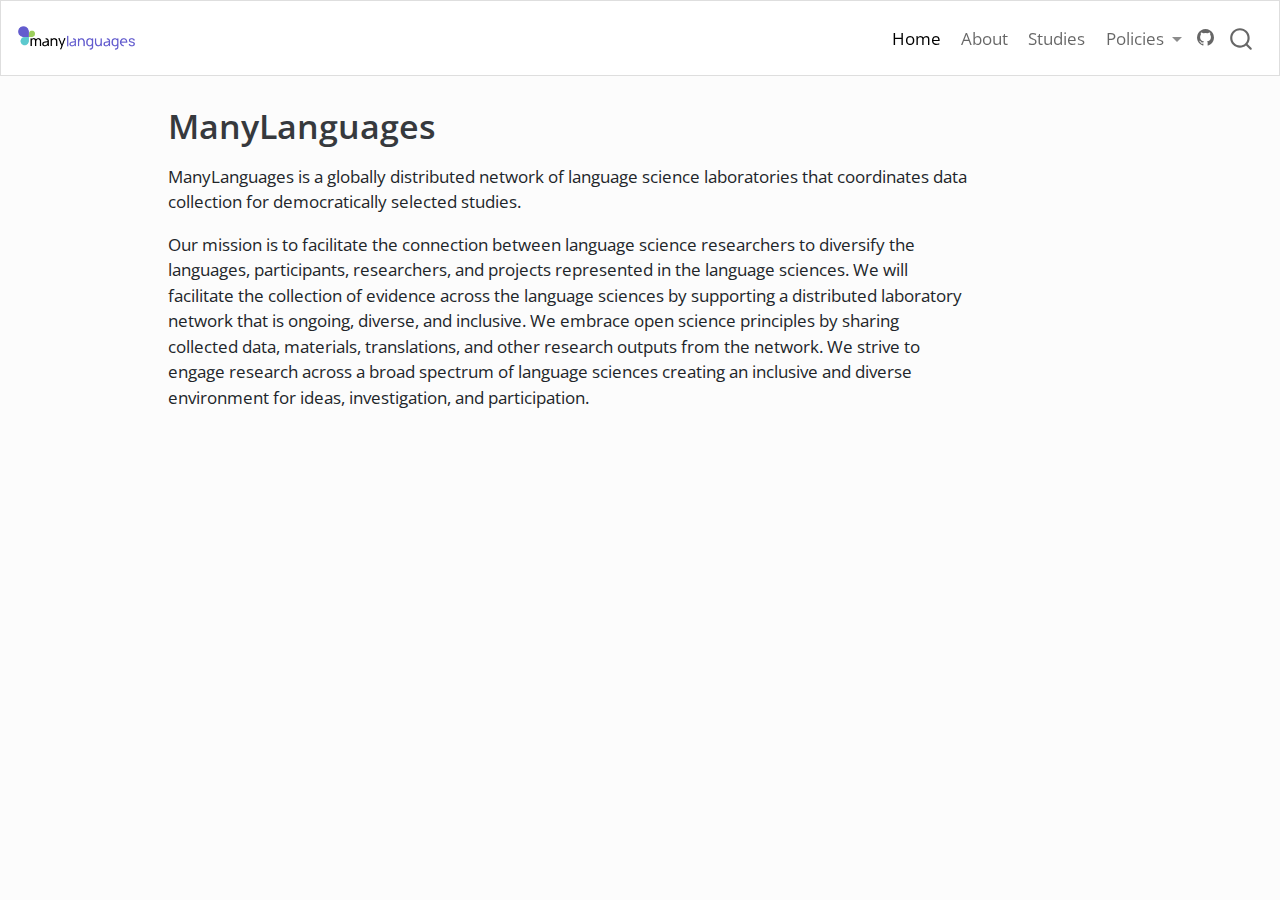
==== docs/index.html @ 09c3af55 "more stuff and things" ====
<!DOCTYPE html>
<html xmlns="http://www.w3.org/1999/xhtml" lang="en" xml:lang="en"><head>

<meta charset="utf-8">
<meta name="generator" content="quarto-1.3.353">

<meta name="viewport" content="width=device-width, initial-scale=1.0, user-scalable=yes">


<title>ManyLanguages</title>
<style>
code{white-space: pre-wrap;}
span.smallcaps{font-variant: small-caps;}
div.columns{display: flex; gap: min(4vw, 1.5em);}
div.column{flex: auto; overflow-x: auto;}
div.hanging-indent{margin-left: 1.5em; text-indent: -1.5em;}
ul.task-list{list-style: none;}
ul.task-list li input[type="checkbox"] {
  width: 0.8em;
  margin: 0 0.8em 0.2em -1em; /* quarto-specific, see https://github.com/quarto-dev/quarto-cli/issues/4556 */ 
  vertical-align: middle;
}
</style>


<script src="site_libs/quarto-nav/quarto-nav.js"></script>
<script src="site_libs/quarto-nav/headroom.min.js"></script>
<script src="site_libs/clipboard/clipboard.min.js"></script>
<script src="site_libs/quarto-search/autocomplete.umd.js"></script>
<script src="site_libs/quarto-search/fuse.min.js"></script>
<script src="site_libs/quarto-search/quarto-search.js"></script>
<meta name="quarto:offset" content="./">
<script src="site_libs/quarto-html/quarto.js"></script>
<script src="site_libs/quarto-html/popper.min.js"></script>
<script src="site_libs/quarto-html/tippy.umd.min.js"></script>
<script src="site_libs/quarto-html/anchor.min.js"></script>
<link href="site_libs/quarto-html/tippy.css" rel="stylesheet">
<link href="site_libs/quarto-html/quarto-syntax-highlighting.css" rel="stylesheet" id="quarto-text-highlighting-styles">
<script src="site_libs/bootstrap/bootstrap.min.js"></script>
<link href="site_libs/bootstrap/bootstrap-icons.css" rel="stylesheet">
<link href="site_libs/bootstrap/bootstrap.min.css" rel="stylesheet" id="quarto-bootstrap" data-mode="light">
<script id="quarto-search-options" type="application/json">{
  "location": "navbar",
  "copy-button": false,
  "collapse-after": 3,
  "panel-placement": "end",
  "type": "overlay",
  "limit": 20,
  "language": {
    "search-no-results-text": "No results",
    "search-matching-documents-text": "matching documents",
    "search-copy-link-title": "Copy link to search",
    "search-hide-matches-text": "Hide additional matches",
    "search-more-match-text": "more match in this document",
    "search-more-matches-text": "more matches in this document",
    "search-clear-button-title": "Clear",
    "search-detached-cancel-button-title": "Cancel",
    "search-submit-button-title": "Submit"
  }
}</script>


<link rel="stylesheet" href="styles.css">
</head>

<body class="nav-fixed">

<div id="quarto-search-results"></div>
  <header id="quarto-header" class="headroom fixed-top">
    <nav class="navbar navbar-expand-lg navbar-dark ">
      <div class="navbar-container container-fluid">
      <div class="navbar-brand-container">
    <a href="./index.html" class="navbar-brand navbar-brand-logo">
    <img src="./pic/manylang.png" alt="" class="navbar-logo">
    </a>
  </div>
            <div id="quarto-search" class="" title="Search"></div>
          <button class="navbar-toggler" type="button" data-bs-toggle="collapse" data-bs-target="#navbarCollapse" aria-controls="navbarCollapse" aria-expanded="false" aria-label="Toggle navigation" onclick="if (window.quartoToggleHeadroom) { window.quartoToggleHeadroom(); }">
  <span class="navbar-toggler-icon"></span>
</button>
          <div class="collapse navbar-collapse" id="navbarCollapse">
            <ul class="navbar-nav navbar-nav-scroll ms-auto">
  <li class="nav-item">
    <a class="nav-link active" href="./index.html" rel="" target="" aria-current="page">
 <span class="menu-text">Home</span></a>
  </li>  
  <li class="nav-item">
    <a class="nav-link" href="./about.html" rel="" target="">
 <span class="menu-text">About</span></a>
  </li>  
  <li class="nav-item">
    <a class="nav-link" href="./studies.html" rel="" target="">
 <span class="menu-text">Studies</span></a>
  </li>  
  <li class="nav-item dropdown ">
    <a class="nav-link dropdown-toggle" href="#" id="nav-menu-policies" role="button" data-bs-toggle="dropdown" aria-expanded="false" rel="" target="">
 <span class="menu-text">Policies</span>
    </a>
    <ul class="dropdown-menu dropdown-menu-end" aria-labelledby="nav-menu-policies">    
        <li>
    <a class="dropdown-item" href="./cocpolicy.html" rel="" target="">
 <span class="dropdown-text">Code of Conduct</span></a>
  </li>  
        <li>
    <a class="dropdown-item" href="./peoplepolicy.html" rel="" target="">
 <span class="dropdown-text">People Policies</span></a>
  </li>  
        <li>
    <a class="dropdown-item" href="./studypolicy.html" rel="" target="">
 <span class="dropdown-text">Study Policies</span></a>
  </li>  
        <li>
    <a class="dropdown-item" href="./authorpolicy.html" rel="" target="">
 <span class="dropdown-text">Authorship Policies</span></a>
  </li>  
    </ul>
  </li>
</ul>
            <div class="quarto-navbar-tools">
    <a href="https://github.com/many-languages/many-languages.github.io" title="" class="quarto-navigation-tool px-1" aria-label=""><i class="bi bi-github"></i></a>
</div>
          </div> <!-- /navcollapse -->
      </div> <!-- /container-fluid -->
    </nav>
</header>
<!-- content -->
<div id="quarto-content" class="quarto-container page-columns page-rows-contents page-layout-article page-navbar">
<!-- sidebar -->
<!-- margin-sidebar -->
    <div id="quarto-margin-sidebar" class="sidebar margin-sidebar">
        
    </div>
<!-- main -->
<main class="content" id="quarto-document-content">

<header id="title-block-header" class="quarto-title-block default">
<div class="quarto-title">
<h1 class="title">ManyLanguages</h1>
</div>



<div class="quarto-title-meta">

    
  
    
  </div>
  

</header>

<p>ManyLanguages is a globally distributed network of language science laboratories that coordinates data collection for democratically selected studies.</p>
<p>Our mission is to facilitate the connection between language science researchers to diversify the languages, participants, researchers, and projects represented in the language sciences. We will facilitate the collection of evidence across the language sciences by supporting a distributed laboratory network that is ongoing, diverse, and inclusive. We embrace open science principles by sharing collected data, materials, translations, and other research outputs from the network. We strive to engage research across a broad spectrum of language sciences creating an inclusive and diverse environment for ideas, investigation, and participation.</p>



</main> <!-- /main -->
<script id="quarto-html-after-body" type="application/javascript">
window.document.addEventListener("DOMContentLoaded", function (event) {
  const toggleBodyColorMode = (bsSheetEl) => {
    const mode = bsSheetEl.getAttribute("data-mode");
    const bodyEl = window.document.querySelector("body");
    if (mode === "dark") {
      bodyEl.classList.add("quarto-dark");
      bodyEl.classList.remove("quarto-light");
    } else {
      bodyEl.classList.add("quarto-light");
      bodyEl.classList.remove("quarto-dark");
    }
  }
  const toggleBodyColorPrimary = () => {
    const bsSheetEl = window.document.querySelector("link#quarto-bootstrap");
    if (bsSheetEl) {
      toggleBodyColorMode(bsSheetEl);
    }
  }
  toggleBodyColorPrimary();  
  const icon = "";
  const anchorJS = new window.AnchorJS();
  anchorJS.options = {
    placement: 'right',
    icon: icon
  };
  anchorJS.add('.anchored');
  const isCodeAnnotation = (el) => {
    for (const clz of el.classList) {
      if (clz.startsWith('code-annotation-')) {                     
        return true;
      }
    }
    return false;
  }
  const clipboard = new window.ClipboardJS('.code-copy-button', {
    text: function(trigger) {
      const codeEl = trigger.previousElementSibling.cloneNode(true);
      for (const childEl of codeEl.children) {
        if (isCodeAnnotation(childEl)) {
          childEl.remove();
        }
      }
      return codeEl.innerText;
    }
  });
  clipboard.on('success', function(e) {
    // button target
    const button = e.trigger;
    // don't keep focus
    button.blur();
    // flash "checked"
    button.classList.add('code-copy-button-checked');
    var currentTitle = button.getAttribute("title");
    button.setAttribute("title", "Copied!");
    let tooltip;
    if (window.bootstrap) {
      button.setAttribute("data-bs-toggle", "tooltip");
      button.setAttribute("data-bs-placement", "left");
      button.setAttribute("data-bs-title", "Copied!");
      tooltip = new bootstrap.Tooltip(button, 
        { trigger: "manual", 
          customClass: "code-copy-button-tooltip",
          offset: [0, -8]});
      tooltip.show();    
    }
    setTimeout(function() {
      if (tooltip) {
        tooltip.hide();
        button.removeAttribute("data-bs-title");
        button.removeAttribute("data-bs-toggle");
        button.removeAttribute("data-bs-placement");
      }
      button.setAttribute("title", currentTitle);
      button.classList.remove('code-copy-button-checked');
    }, 1000);
    // clear code selection
    e.clearSelection();
  });
  function tippyHover(el, contentFn) {
    const config = {
      allowHTML: true,
      content: contentFn,
      maxWidth: 500,
      delay: 100,
      arrow: false,
      appendTo: function(el) {
          return el.parentElement;
      },
      interactive: true,
      interactiveBorder: 10,
      theme: 'quarto',
      placement: 'bottom-start'
    };
    window.tippy(el, config); 
  }
  const noterefs = window.document.querySelectorAll('a[role="doc-noteref"]');
  for (var i=0; i<noterefs.length; i++) {
    const ref = noterefs[i];
    tippyHover(ref, function() {
      // use id or data attribute instead here
      let href = ref.getAttribute('data-footnote-href') || ref.getAttribute('href');
      try { href = new URL(href).hash; } catch {}
      const id = href.replace(/^#\/?/, "");
      const note = window.document.getElementById(id);
      return note.innerHTML;
    });
  }
      let selectedAnnoteEl;
      const selectorForAnnotation = ( cell, annotation) => {
        let cellAttr = 'data-code-cell="' + cell + '"';
        let lineAttr = 'data-code-annotation="' +  annotation + '"';
        const selector = 'span[' + cellAttr + '][' + lineAttr + ']';
        return selector;
      }
      const selectCodeLines = (annoteEl) => {
        const doc = window.document;
        const targetCell = annoteEl.getAttribute("data-target-cell");
        const targetAnnotation = annoteEl.getAttribute("data-target-annotation");
        const annoteSpan = window.document.querySelector(selectorForAnnotation(targetCell, targetAnnotation));
        const lines = annoteSpan.getAttribute("data-code-lines").split(",");
        const lineIds = lines.map((line) => {
          return targetCell + "-" + line;
        })
        let top = null;
        let height = null;
        let parent = null;
        if (lineIds.length > 0) {
            //compute the position of the single el (top and bottom and make a div)
            const el = window.document.getElementById(lineIds[0]);
            top = el.offsetTop;
            height = el.offsetHeight;
            parent = el.parentElement.parentElement;
          if (lineIds.length > 1) {
            const lastEl = window.document.getElementById(lineIds[lineIds.length - 1]);
            const bottom = lastEl.offsetTop + lastEl.offsetHeight;
            height = bottom - top;
          }
          if (top !== null && height !== null && parent !== null) {
            // cook up a div (if necessary) and position it 
            let div = window.document.getElementById("code-annotation-line-highlight");
            if (div === null) {
              div = window.document.createElement("div");
              div.setAttribute("id", "code-annotation-line-highlight");
              div.style.position = 'absolute';
              parent.appendChild(div);
            }
            div.style.top = top - 2 + "px";
            div.style.height = height + 4 + "px";
            let gutterDiv = window.document.getElementById("code-annotation-line-highlight-gutter");
            if (gutterDiv === null) {
              gutterDiv = window.document.createElement("div");
              gutterDiv.setAttribute("id", "code-annotation-line-highlight-gutter");
              gutterDiv.style.position = 'absolute';
              const codeCell = window.document.getElementById(targetCell);
              const gutter = codeCell.querySelector('.code-annotation-gutter');
              gutter.appendChild(gutterDiv);
            }
            gutterDiv.style.top = top - 2 + "px";
            gutterDiv.style.height = height + 4 + "px";
          }
          selectedAnnoteEl = annoteEl;
        }
      };
      const unselectCodeLines = () => {
        const elementsIds = ["code-annotation-line-highlight", "code-annotation-line-highlight-gutter"];
        elementsIds.forEach((elId) => {
          const div = window.document.getElementById(elId);
          if (div) {
            div.remove();
          }
        });
        selectedAnnoteEl = undefined;
      };
      // Attach click handler to the DT
      const annoteDls = window.document.querySelectorAll('dt[data-target-cell]');
      for (const annoteDlNode of annoteDls) {
        annoteDlNode.addEventListener('click', (event) => {
          const clickedEl = event.target;
          if (clickedEl !== selectedAnnoteEl) {
            unselectCodeLines();
            const activeEl = window.document.querySelector('dt[data-target-cell].code-annotation-active');
            if (activeEl) {
              activeEl.classList.remove('code-annotation-active');
            }
            selectCodeLines(clickedEl);
            clickedEl.classList.add('code-annotation-active');
          } else {
            // Unselect the line
            unselectCodeLines();
            clickedEl.classList.remove('code-annotation-active');
          }
        });
      }
  const findCites = (el) => {
    const parentEl = el.parentElement;
    if (parentEl) {
      const cites = parentEl.dataset.cites;
      if (cites) {
        return {
          el,
          cites: cites.split(' ')
        };
      } else {
        return findCites(el.parentElement)
      }
    } else {
      return undefined;
    }
  };
  var bibliorefs = window.document.querySelectorAll('a[role="doc-biblioref"]');
  for (var i=0; i<bibliorefs.length; i++) {
    const ref = bibliorefs[i];
    const citeInfo = findCites(ref);
    if (citeInfo) {
      tippyHover(citeInfo.el, function() {
        var popup = window.document.createElement('div');
        citeInfo.cites.forEach(function(cite) {
          var citeDiv = window.document.createElement('div');
          citeDiv.classList.add('hanging-indent');
          citeDiv.classList.add('csl-entry');
          var biblioDiv = window.document.getElementById('ref-' + cite);
          if (biblioDiv) {
            citeDiv.innerHTML = biblioDiv.innerHTML;
          }
          popup.appendChild(citeDiv);
        });
        return popup.innerHTML;
      });
    }
  }
});
</script>
</div> <!-- /content -->



</body></html>
---- docs/site_libs/quarto-html/tippy.css ----
.tippy-box[data-animation=fade][data-state=hidden]{opacity:0}[data-tippy-root]{max-width:calc(100vw - 10px)}.tippy-box{position:relative;background-color:#333;color:#fff;border-radius:4px;font-size:14px;line-height:1.4;white-space:normal;outline:0;transition-property:transform,visibility,opacity}.tippy-box[data-placement^=top]>.tippy-arrow{bottom:0}.tippy-box[data-placement^=top]>.tippy-arrow:before{bottom:-7px;left:0;border-width:8px 8px 0;border-top-color:initial;transform-origin:center top}.tippy-box[data-placement^=bottom]>.tippy-arrow{top:0}.tippy-box[data-placement^=bottom]>.tippy-arrow:before{top:-7px;left:0;border-width:0 8px 8px;border-bottom-color:initial;transform-origin:center bottom}.tippy-box[data-placement^=left]>.tippy-arrow{right:0}.tippy-box[data-placement^=left]>.tippy-arrow:before{border-width:8px 0 8px 8px;border-left-color:initial;right:-7px;transform-origin:center left}.tippy-box[data-placement^=right]>.tippy-arrow{left:0}.tippy-box[data-placement^=right]>.tippy-arrow:before{left:-7px;border-width:8px 8px 8px 0;border-right-color:initial;transform-origin:center right}.tippy-box[data-inertia][data-state=visible]{transition-timing-function:cubic-bezier(.54,1.5,.38,1.11)}.tippy-arrow{width:16px;height:16px;color:#333}.tippy-arrow:before{content:"";position:absolute;border-color:transparent;border-style:solid}.tippy-content{position:relative;padding:5px 9px;z-index:1}
---- docs/site_libs/quarto-html/quarto-syntax-highlighting.css ----
/* quarto syntax highlight colors */
:root {
  --quarto-hl-ot-color: #003B4F;
  --quarto-hl-at-color: #657422;
  --quarto-hl-ss-color: #20794D;
  --quarto-hl-an-color: #5E5E5E;
  --quarto-hl-fu-color: #4758AB;
  --quarto-hl-st-color: #20794D;
  --quarto-hl-cf-color: #003B4F;
  --quarto-hl-op-color: #5E5E5E;
  --quarto-hl-er-color: #AD0000;
  --quarto-hl-bn-color: #AD0000;
  --quarto-hl-al-color: #AD0000;
  --quarto-hl-va-color: #111111;
  --quarto-hl-bu-color: inherit;
  --quarto-hl-ex-color: inherit;
  --quarto-hl-pp-color: #AD0000;
  --quarto-hl-in-color: #5E5E5E;
  --quarto-hl-vs-color: #20794D;
  --quarto-hl-wa-color: #5E5E5E;
  --quarto-hl-do-color: #5E5E5E;
  --quarto-hl-im-color: #00769E;
  --quarto-hl-ch-color: #20794D;
  --quarto-hl-dt-color: #AD0000;
  --quarto-hl-fl-color: #AD0000;
  --quarto-hl-co-color: #5E5E5E;
  --quarto-hl-cv-color: #5E5E5E;
  --quarto-hl-cn-color: #8f5902;
  --quarto-hl-sc-color: #5E5E5E;
  --quarto-hl-dv-color: #AD0000;
  --quarto-hl-kw-color: #003B4F;
}

/* other quarto variables */
:root {
  --quarto-font-monospace: SFMono-Regular, Menlo, Monaco, Consolas, "Liberation Mono", "Courier New", monospace;
}

pre > code.sourceCode > span {
  color: #003B4F;
}

code span {
  color: #003B4F;
}

code.sourceCode > span {
  color: #003B4F;
}

div.sourceCode,
div.sourceCode pre.sourceCode {
  color: #003B4F;
}

code span.ot {
  color: #003B4F;
  font-style: inherit;
}

code span.at {
  color: #657422;
  font-style: inherit;
}

code span.ss {
  color: #20794D;
  font-style: inherit;
}

code span.an {
  color: #5E5E5E;
  font-style: inherit;
}

code span.fu {
  color: #4758AB;
  font-style: inherit;
}

code span.st {
  color: #20794D;
  font-style: inherit;
}

code span.cf {
  color: #003B4F;
  font-style: inherit;
}

code span.op {
  color: #5E5E5E;
  font-style: inherit;
}

code span.er {
  color: #AD0000;
  font-style: inherit;
}

code span.bn {
  color: #AD0000;
  font-style: inherit;
}

code span.al {
  color: #AD0000;
  font-style: inherit;
}

code span.va {
  color: #111111;
  font-style: inherit;
}

code span.bu {
  font-style: inherit;
}

code span.ex {
  font-style: inherit;
}

code span.pp {
  color: #AD0000;
  font-style: inherit;
}

code span.in {
  color: #5E5E5E;
  font-style: inherit;
}

code span.vs {
  color: #20794D;
  font-style: inherit;
}

code span.wa {
  color: #5E5E5E;
  font-style: italic;
}

code span.do {
  color: #5E5E5E;
  font-style: italic;
}

code span.im {
  color: #00769E;
  font-style: inherit;
}

code span.ch {
  color: #20794D;
  font-style: inherit;
}

code span.dt {
  color: #AD0000;
  font-style: inherit;
}

code span.fl {
  color: #AD0000;
  font-style: inherit;
}

code span.co {
  color: #5E5E5E;
  font-style: inherit;
}

code span.cv {
  color: #5E5E5E;
  font-style: italic;
}

code span.cn {
  color: #8f5902;
  font-style: inherit;
}

code span.sc {
  color: #5E5E5E;
  font-style: inherit;
}

code span.dv {
  color: #AD0000;
  font-style: inherit;
}

code span.kw {
  color: #003B4F;
  font-style: inherit;
}

.prevent-inlining {
  content: "</";
}

/*# sourceMappingURL=debc5d5d77c3f9108843748ff7464032.css.map */
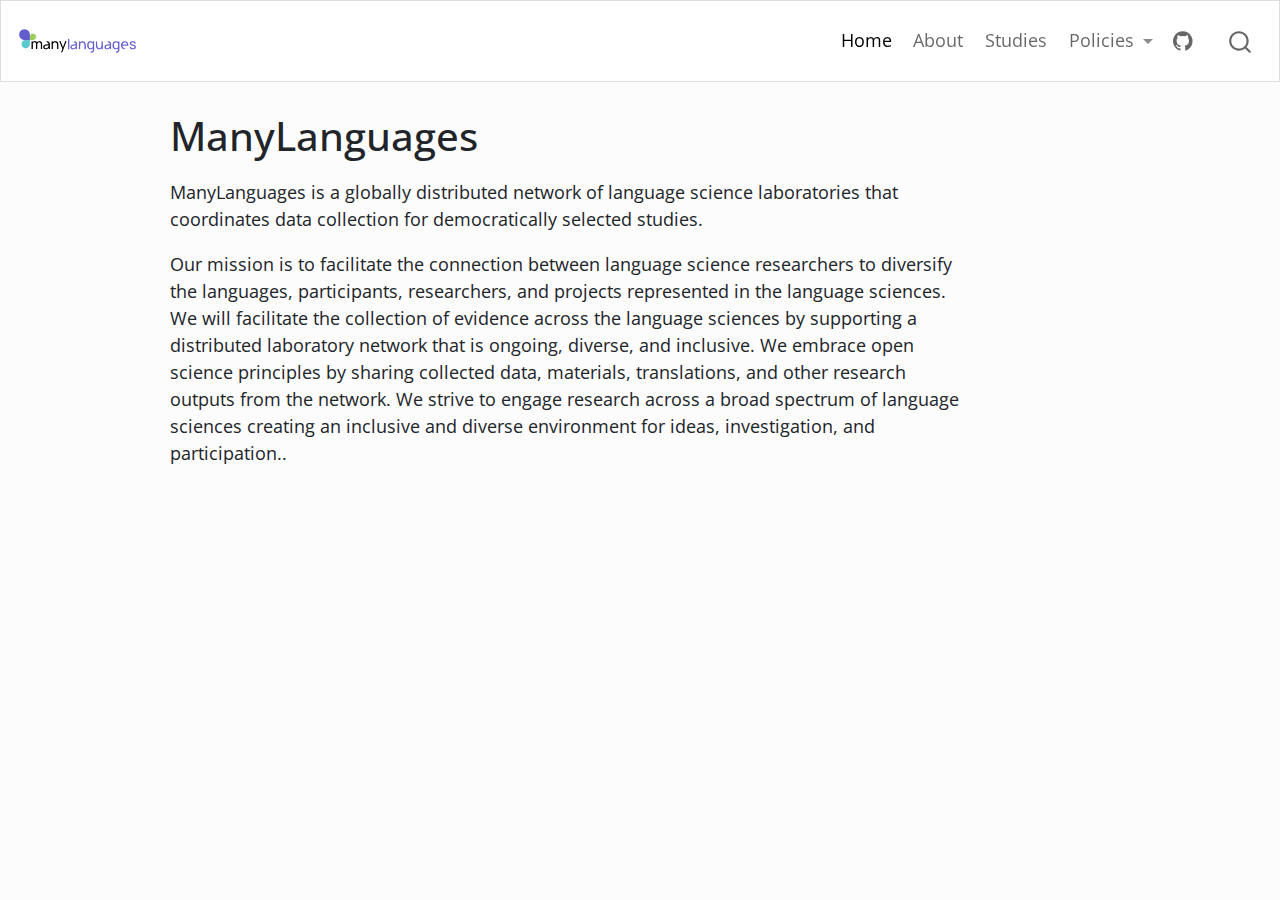
==== commit c22f26e0: "test" ====
--- a/docs/index.html
+++ b/docs/index.html
@@ -2,7 +2,7 @@
 <html xmlns="http://www.w3.org/1999/xhtml" lang="en" xml:lang="en"><head>
 
 <meta charset="utf-8">
-<meta name="generator" content="quarto-1.3.353">
+<meta name="generator" content="quarto-1.2.475">
 
 <meta name="viewport" content="width=device-width, initial-scale=1.0, user-scalable=yes">
 
@@ -17,7 +17,7 @@
 ul.task-list{list-style: none;}
 ul.task-list li input[type="checkbox"] {
   width: 0.8em;
-  margin: 0 0.8em 0.2em -1em; /* quarto-specific, see https://github.com/quarto-dev/quarto-cli/issues/4556 */ 
+  margin: 0 0.8em 0.2em -1.6em;
   vertical-align: middle;
 }
 </style>
@@ -74,51 +74,53 @@
     <img src="./pic/manylang.png" alt="" class="navbar-logo">
     </a>
   </div>
-            <div id="quarto-search" class="" title="Search"></div>
           <button class="navbar-toggler" type="button" data-bs-toggle="collapse" data-bs-target="#navbarCollapse" aria-controls="navbarCollapse" aria-expanded="false" aria-label="Toggle navigation" onclick="if (window.quartoToggleHeadroom) { window.quartoToggleHeadroom(); }">
   <span class="navbar-toggler-icon"></span>
 </button>
           <div class="collapse navbar-collapse" id="navbarCollapse">
             <ul class="navbar-nav navbar-nav-scroll ms-auto">
   <li class="nav-item">
-    <a class="nav-link active" href="./index.html" rel="" target="" aria-current="page">
+    <a class="nav-link active" href="./index.html" aria-current="page">
  <span class="menu-text">Home</span></a>
   </li>  
   <li class="nav-item">
-    <a class="nav-link" href="./about.html" rel="" target="">
+    <a class="nav-link" href="./about.html">
  <span class="menu-text">About</span></a>
   </li>  
   <li class="nav-item">
-    <a class="nav-link" href="./studies.html" rel="" target="">
+    <a class="nav-link" href="./studies.html">
  <span class="menu-text">Studies</span></a>
   </li>  
   <li class="nav-item dropdown ">
-    <a class="nav-link dropdown-toggle" href="#" id="nav-menu-policies" role="button" data-bs-toggle="dropdown" aria-expanded="false" rel="" target="">
+    <a class="nav-link dropdown-toggle" href="#" id="nav-menu-policies" role="button" data-bs-toggle="dropdown" aria-expanded="false">
  <span class="menu-text">Policies</span>
     </a>
     <ul class="dropdown-menu dropdown-menu-end" aria-labelledby="nav-menu-policies">    
         <li>
-    <a class="dropdown-item" href="./cocpolicy.html" rel="" target="">
+    <a class="dropdown-item" href="./cocpolicy.html">
  <span class="dropdown-text">Code of Conduct</span></a>
   </li>  
         <li>
-    <a class="dropdown-item" href="./peoplepolicy.html" rel="" target="">
+    <a class="dropdown-item" href="./peoplepolicy.html">
  <span class="dropdown-text">People Policies</span></a>
   </li>  
         <li>
-    <a class="dropdown-item" href="./studypolicy.html" rel="" target="">
+    <a class="dropdown-item" href="./studypolicy.html">
  <span class="dropdown-text">Study Policies</span></a>
   </li>  
         <li>
-    <a class="dropdown-item" href="./authorpolicy.html" rel="" target="">
+    <a class="dropdown-item" href="./authorpolicy.html">
  <span class="dropdown-text">Authorship Policies</span></a>
   </li>  
     </ul>
   </li>
+  <li class="nav-item compact">
+    <a class="nav-link" href="https://github.com/many-languages/many-languages.github.io"><i class="bi bi-github" role="img">
+</i> 
+ <span class="menu-text"></span></a>
+  </li>  
 </ul>
-            <div class="quarto-navbar-tools">
-    <a href="https://github.com/many-languages/many-languages.github.io" title="" class="quarto-navigation-tool px-1" aria-label=""><i class="bi bi-github"></i></a>
-</div>
+              <div id="quarto-search" class="" title="Search"></div>
           </div> <!-- /navcollapse -->
       </div> <!-- /container-fluid -->
     </nav>
@@ -151,7 +153,7 @@
 </header>
 
 <p>ManyLanguages is a globally distributed network of language science laboratories that coordinates data collection for democratically selected studies.</p>
-<p>Our mission is to facilitate the connection between language science researchers to diversify the languages, participants, researchers, and projects represented in the language sciences. We will facilitate the collection of evidence across the language sciences by supporting a distributed laboratory network that is ongoing, diverse, and inclusive. We embrace open science principles by sharing collected data, materials, translations, and other research outputs from the network. We strive to engage research across a broad spectrum of language sciences creating an inclusive and diverse environment for ideas, investigation, and participation.</p>
+<p>Our mission is to facilitate the connection between language science researchers to diversify the languages, participants, researchers, and projects represented in the language sciences. We will facilitate the collection of evidence across the language sciences by supporting a distributed laboratory network that is ongoing, diverse, and inclusive. We embrace open science principles by sharing collected data, materials, translations, and other research outputs from the network. We strive to engage research across a broad spectrum of language sciences creating an inclusive and diverse environment for ideas, investigation, and participation..</p>
 
 
 
@@ -183,23 +185,9 @@
     icon: icon
   };
   anchorJS.add('.anchored');
-  const isCodeAnnotation = (el) => {
-    for (const clz of el.classList) {
-      if (clz.startsWith('code-annotation-')) {                     
-        return true;
-      }
-    }
-    return false;
-  }
   const clipboard = new window.ClipboardJS('.code-copy-button', {
-    text: function(trigger) {
-      const codeEl = trigger.previousElementSibling.cloneNode(true);
-      for (const childEl of codeEl.children) {
-        if (isCodeAnnotation(childEl)) {
-          childEl.remove();
-        }
-      }
-      return codeEl.innerText;
+    target: function(trigger) {
+      return trigger.previousElementSibling;
     }
   });
   clipboard.on('success', function(e) {
@@ -264,92 +252,6 @@
       return note.innerHTML;
     });
   }
-      let selectedAnnoteEl;
-      const selectorForAnnotation = ( cell, annotation) => {
-        let cellAttr = 'data-code-cell="' + cell + '"';
-        let lineAttr = 'data-code-annotation="' +  annotation + '"';
-        const selector = 'span[' + cellAttr + '][' + lineAttr + ']';
-        return selector;
-      }
-      const selectCodeLines = (annoteEl) => {
-        const doc = window.document;
-        const targetCell = annoteEl.getAttribute("data-target-cell");
-        const targetAnnotation = annoteEl.getAttribute("data-target-annotation");
-        const annoteSpan = window.document.querySelector(selectorForAnnotation(targetCell, targetAnnotation));
-        const lines = annoteSpan.getAttribute("data-code-lines").split(",");
-        const lineIds = lines.map((line) => {
-          return targetCell + "-" + line;
-        })
-        let top = null;
-        let height = null;
-        let parent = null;
-        if (lineIds.length > 0) {
-            //compute the position of the single el (top and bottom and make a div)
-            const el = window.document.getElementById(lineIds[0]);
-            top = el.offsetTop;
-            height = el.offsetHeight;
-            parent = el.parentElement.parentElement;
-          if (lineIds.length > 1) {
-            const lastEl = window.document.getElementById(lineIds[lineIds.length - 1]);
-            const bottom = lastEl.offsetTop + lastEl.offsetHeight;
-            height = bottom - top;
-          }
-          if (top !== null && height !== null && parent !== null) {
-            // cook up a div (if necessary) and position it 
-            let div = window.document.getElementById("code-annotation-line-highlight");
-            if (div === null) {
-              div = window.document.createElement("div");
-              div.setAttribute("id", "code-annotation-line-highlight");
-              div.style.position = 'absolute';
-              parent.appendChild(div);
-            }
-            div.style.top = top - 2 + "px";
-            div.style.height = height + 4 + "px";
-            let gutterDiv = window.document.getElementById("code-annotation-line-highlight-gutter");
-            if (gutterDiv === null) {
-              gutterDiv = window.document.createElement("div");
-              gutterDiv.setAttribute("id", "code-annotation-line-highlight-gutter");
-              gutterDiv.style.position = 'absolute';
-              const codeCell = window.document.getElementById(targetCell);
-              const gutter = codeCell.querySelector('.code-annotation-gutter');
-              gutter.appendChild(gutterDiv);
-            }
-            gutterDiv.style.top = top - 2 + "px";
-            gutterDiv.style.height = height + 4 + "px";
-          }
-          selectedAnnoteEl = annoteEl;
-        }
-      };
-      const unselectCodeLines = () => {
-        const elementsIds = ["code-annotation-line-highlight", "code-annotation-line-highlight-gutter"];
-        elementsIds.forEach((elId) => {
-          const div = window.document.getElementById(elId);
-          if (div) {
-            div.remove();
-          }
-        });
-        selectedAnnoteEl = undefined;
-      };
-      // Attach click handler to the DT
-      const annoteDls = window.document.querySelectorAll('dt[data-target-cell]');
-      for (const annoteDlNode of annoteDls) {
-        annoteDlNode.addEventListener('click', (event) => {
-          const clickedEl = event.target;
-          if (clickedEl !== selectedAnnoteEl) {
-            unselectCodeLines();
-            const activeEl = window.document.querySelector('dt[data-target-cell].code-annotation-active');
-            if (activeEl) {
-              activeEl.classList.remove('code-annotation-active');
-            }
-            selectCodeLines(clickedEl);
-            clickedEl.classList.add('code-annotation-active');
-          } else {
-            // Unselect the line
-            unselectCodeLines();
-            clickedEl.classList.remove('code-annotation-active');
-          }
-        });
-      }
   const findCites = (el) => {
     const parentEl = el.parentElement;
     if (parentEl) {
--- a/docs/site_libs/quarto-html/quarto-syntax-highlighting.css
+++ b/docs/site_libs/quarto-html/quarto-syntax-highlighting.css
@@ -55,85 +55,62 @@
 
 code span.ot {
   color: #003B4F;
-  font-style: inherit;
 }
 
 code span.at {
   color: #657422;
-  font-style: inherit;
 }
 
 code span.ss {
   color: #20794D;
-  font-style: inherit;
 }
 
 code span.an {
   color: #5E5E5E;
-  font-style: inherit;
 }
 
 code span.fu {
   color: #4758AB;
-  font-style: inherit;
 }
 
 code span.st {
   color: #20794D;
-  font-style: inherit;
 }
 
 code span.cf {
   color: #003B4F;
-  font-style: inherit;
 }
 
 code span.op {
   color: #5E5E5E;
-  font-style: inherit;
 }
 
 code span.er {
   color: #AD0000;
-  font-style: inherit;
 }
 
 code span.bn {
   color: #AD0000;
-  font-style: inherit;
 }
 
 code span.al {
   color: #AD0000;
-  font-style: inherit;
 }
 
 code span.va {
   color: #111111;
-  font-style: inherit;
-}
-
-code span.bu {
-  font-style: inherit;
-}
-
-code span.ex {
-  font-style: inherit;
 }
 
 code span.pp {
   color: #AD0000;
-  font-style: inherit;
 }
 
 code span.in {
   color: #5E5E5E;
-  font-style: inherit;
 }
 
 code span.vs {
   color: #20794D;
-  font-style: inherit;
 }
 
 code span.wa {
@@ -148,27 +125,22 @@
 
 code span.im {
   color: #00769E;
-  font-style: inherit;
 }
 
 code span.ch {
   color: #20794D;
-  font-style: inherit;
 }
 
 code span.dt {
   color: #AD0000;
-  font-style: inherit;
 }
 
 code span.fl {
   color: #AD0000;
-  font-style: inherit;
 }
 
 code span.co {
   color: #5E5E5E;
-  font-style: inherit;
 }
 
 code span.cv {
@@ -178,22 +150,18 @@
 
 code span.cn {
   color: #8f5902;
-  font-style: inherit;
 }
 
 code span.sc {
   color: #5E5E5E;
-  font-style: inherit;
 }
 
 code span.dv {
   color: #AD0000;
-  font-style: inherit;
 }
 
 code span.kw {
   color: #003B4F;
-  font-style: inherit;
 }
 
 .prevent-inlining {
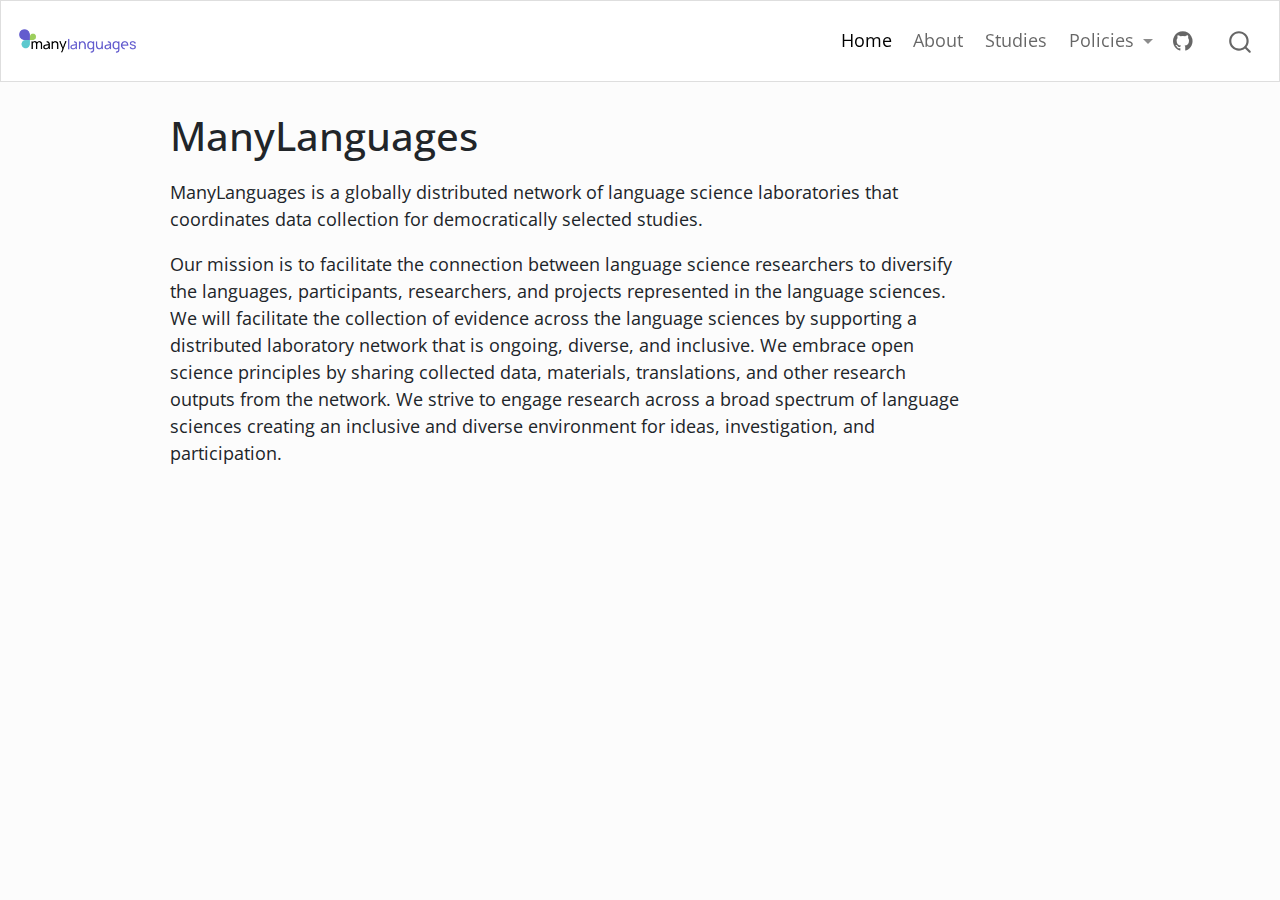
==== commit 96b4ea4c: "minor edits, typos" ====
--- a/docs/index.html
+++ b/docs/index.html
@@ -153,7 +153,7 @@
 </header>
 
 <p>ManyLanguages is a globally distributed network of language science laboratories that coordinates data collection for democratically selected studies.</p>
-<p>Our mission is to facilitate the connection between language science researchers to diversify the languages, participants, researchers, and projects represented in the language sciences. We will facilitate the collection of evidence across the language sciences by supporting a distributed laboratory network that is ongoing, diverse, and inclusive. We embrace open science principles by sharing collected data, materials, translations, and other research outputs from the network. We strive to engage research across a broad spectrum of language sciences creating an inclusive and diverse environment for ideas, investigation, and participation..</p>
+<p>Our mission is to facilitate the connection between language science researchers to diversify the languages, participants, researchers, and projects represented in the language sciences. We will facilitate the collection of evidence across the language sciences by supporting a distributed laboratory network that is ongoing, diverse, and inclusive. We embrace open science principles by sharing collected data, materials, translations, and other research outputs from the network. We strive to engage research across a broad spectrum of language sciences creating an inclusive and diverse environment for ideas, investigation, and participation.</p>
 
 
 
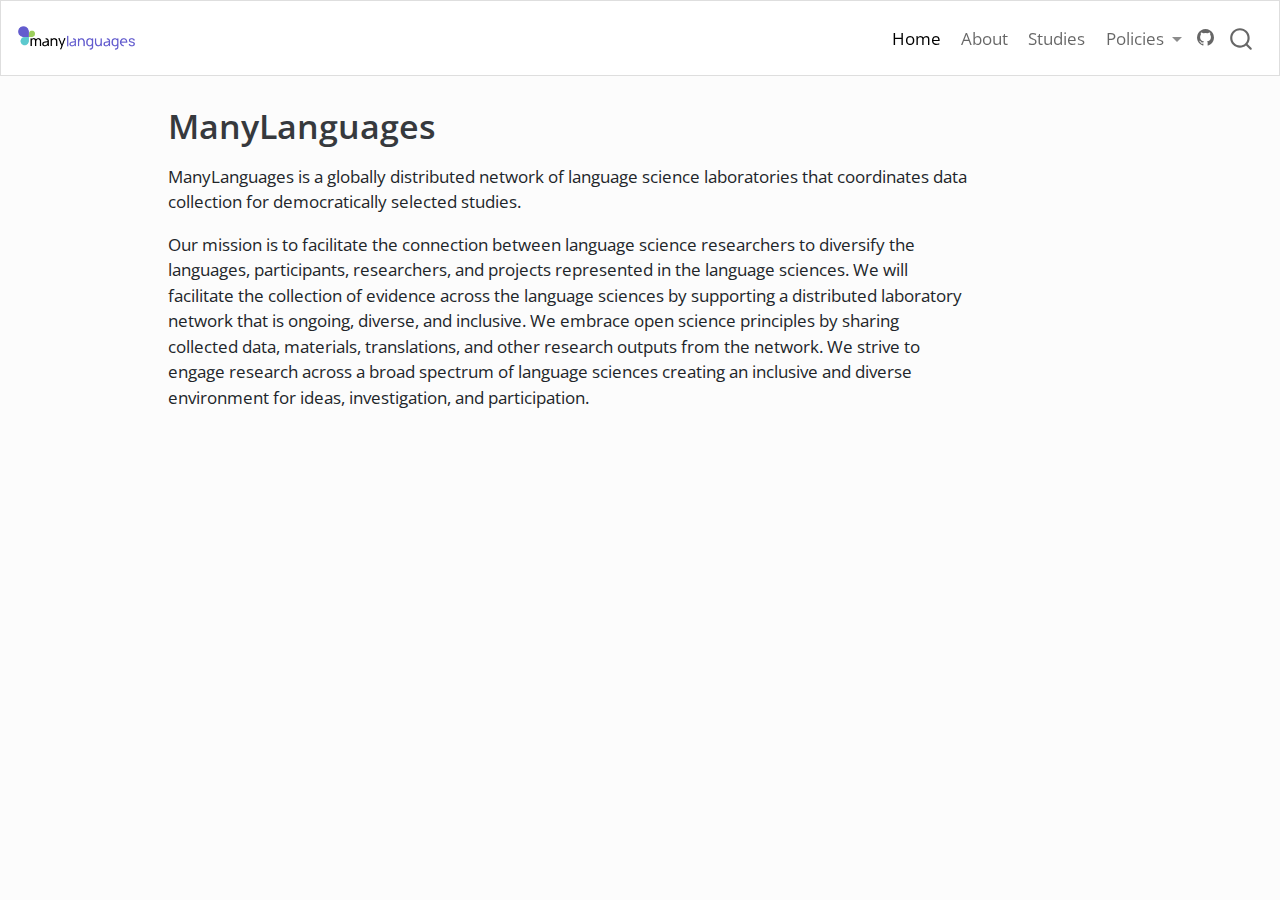
==== commit 90280500: "updating with partnership with the psa" ====
--- a/docs/index.html
+++ b/docs/index.html
@@ -2,7 +2,7 @@
 <html xmlns="http://www.w3.org/1999/xhtml" lang="en" xml:lang="en"><head>
 
 <meta charset="utf-8">
-<meta name="generator" content="quarto-1.2.475">
+<meta name="generator" content="quarto-1.3.353">
 
 <meta name="viewport" content="width=device-width, initial-scale=1.0, user-scalable=yes">
 
@@ -17,7 +17,7 @@
 ul.task-list{list-style: none;}
 ul.task-list li input[type="checkbox"] {
   width: 0.8em;
-  margin: 0 0.8em 0.2em -1.6em;
+  margin: 0 0.8em 0.2em -1em; /* quarto-specific, see https://github.com/quarto-dev/quarto-cli/issues/4556 */ 
   vertical-align: middle;
 }
 </style>
@@ -74,53 +74,55 @@
     <img src="./pic/manylang.png" alt="" class="navbar-logo">
     </a>
   </div>
+            <div id="quarto-search" class="" title="Search"></div>
           <button class="navbar-toggler" type="button" data-bs-toggle="collapse" data-bs-target="#navbarCollapse" aria-controls="navbarCollapse" aria-expanded="false" aria-label="Toggle navigation" onclick="if (window.quartoToggleHeadroom) { window.quartoToggleHeadroom(); }">
   <span class="navbar-toggler-icon"></span>
 </button>
           <div class="collapse navbar-collapse" id="navbarCollapse">
             <ul class="navbar-nav navbar-nav-scroll ms-auto">
   <li class="nav-item">
-    <a class="nav-link active" href="./index.html" aria-current="page">
+    <a class="nav-link active" href="./index.html" rel="" target="" aria-current="page">
  <span class="menu-text">Home</span></a>
   </li>  
   <li class="nav-item">
-    <a class="nav-link" href="./about.html">
+    <a class="nav-link" href="./about.html" rel="" target="">
  <span class="menu-text">About</span></a>
   </li>  
   <li class="nav-item">
-    <a class="nav-link" href="./studies.html">
+    <a class="nav-link" href="./studies.html" rel="" target="">
  <span class="menu-text">Studies</span></a>
   </li>  
   <li class="nav-item dropdown ">
-    <a class="nav-link dropdown-toggle" href="#" id="nav-menu-policies" role="button" data-bs-toggle="dropdown" aria-expanded="false">
+    <a class="nav-link dropdown-toggle" href="#" id="nav-menu-policies" role="button" data-bs-toggle="dropdown" aria-expanded="false" rel="" target="">
  <span class="menu-text">Policies</span>
     </a>
     <ul class="dropdown-menu dropdown-menu-end" aria-labelledby="nav-menu-policies">    
         <li>
-    <a class="dropdown-item" href="./cocpolicy.html">
+    <a class="dropdown-item" href="./cocpolicy.html" rel="" target="">
  <span class="dropdown-text">Code of Conduct</span></a>
   </li>  
         <li>
-    <a class="dropdown-item" href="./peoplepolicy.html">
+    <a class="dropdown-item" href="./peoplepolicy.html" rel="" target="">
  <span class="dropdown-text">People Policies</span></a>
   </li>  
         <li>
-    <a class="dropdown-item" href="./studypolicy.html">
+    <a class="dropdown-item" href="./studypolicy.html" rel="" target="">
  <span class="dropdown-text">Study Policies</span></a>
   </li>  
         <li>
-    <a class="dropdown-item" href="./authorpolicy.html">
+    <a class="dropdown-item" href="./authorpolicy.html" rel="" target="">
  <span class="dropdown-text">Authorship Policies</span></a>
+  </li>  
+        <li>
+    <a class="dropdown-item" href="./partners.html" rel="" target="">
+ <span class="dropdown-text">Partnerships</span></a>
   </li>  
     </ul>
   </li>
-  <li class="nav-item compact">
-    <a class="nav-link" href="https://github.com/many-languages/many-languages.github.io"><i class="bi bi-github" role="img">
-</i> 
- <span class="menu-text"></span></a>
-  </li>  
 </ul>
-              <div id="quarto-search" class="" title="Search"></div>
+            <div class="quarto-navbar-tools">
+    <a href="https://github.com/many-languages/many-languages.github.io" title="" class="quarto-navigation-tool px-1" aria-label=""><i class="bi bi-github"></i></a>
+</div>
           </div> <!-- /navcollapse -->
       </div> <!-- /container-fluid -->
     </nav>
@@ -185,9 +187,23 @@
     icon: icon
   };
   anchorJS.add('.anchored');
+  const isCodeAnnotation = (el) => {
+    for (const clz of el.classList) {
+      if (clz.startsWith('code-annotation-')) {                     
+        return true;
+      }
+    }
+    return false;
+  }
   const clipboard = new window.ClipboardJS('.code-copy-button', {
-    target: function(trigger) {
-      return trigger.previousElementSibling;
+    text: function(trigger) {
+      const codeEl = trigger.previousElementSibling.cloneNode(true);
+      for (const childEl of codeEl.children) {
+        if (isCodeAnnotation(childEl)) {
+          childEl.remove();
+        }
+      }
+      return codeEl.innerText;
     }
   });
   clipboard.on('success', function(e) {
@@ -252,6 +268,92 @@
       return note.innerHTML;
     });
   }
+      let selectedAnnoteEl;
+      const selectorForAnnotation = ( cell, annotation) => {
+        let cellAttr = 'data-code-cell="' + cell + '"';
+        let lineAttr = 'data-code-annotation="' +  annotation + '"';
+        const selector = 'span[' + cellAttr + '][' + lineAttr + ']';
+        return selector;
+      }
+      const selectCodeLines = (annoteEl) => {
+        const doc = window.document;
+        const targetCell = annoteEl.getAttribute("data-target-cell");
+        const targetAnnotation = annoteEl.getAttribute("data-target-annotation");
+        const annoteSpan = window.document.querySelector(selectorForAnnotation(targetCell, targetAnnotation));
+        const lines = annoteSpan.getAttribute("data-code-lines").split(",");
+        const lineIds = lines.map((line) => {
+          return targetCell + "-" + line;
+        })
+        let top = null;
+        let height = null;
+        let parent = null;
+        if (lineIds.length > 0) {
+            //compute the position of the single el (top and bottom and make a div)
+            const el = window.document.getElementById(lineIds[0]);
+            top = el.offsetTop;
+            height = el.offsetHeight;
+            parent = el.parentElement.parentElement;
+          if (lineIds.length > 1) {
+            const lastEl = window.document.getElementById(lineIds[lineIds.length - 1]);
+            const bottom = lastEl.offsetTop + lastEl.offsetHeight;
+            height = bottom - top;
+          }
+          if (top !== null && height !== null && parent !== null) {
+            // cook up a div (if necessary) and position it 
+            let div = window.document.getElementById("code-annotation-line-highlight");
+            if (div === null) {
+              div = window.document.createElement("div");
+              div.setAttribute("id", "code-annotation-line-highlight");
+              div.style.position = 'absolute';
+              parent.appendChild(div);
+            }
+            div.style.top = top - 2 + "px";
+            div.style.height = height + 4 + "px";
+            let gutterDiv = window.document.getElementById("code-annotation-line-highlight-gutter");
+            if (gutterDiv === null) {
+              gutterDiv = window.document.createElement("div");
+              gutterDiv.setAttribute("id", "code-annotation-line-highlight-gutter");
+              gutterDiv.style.position = 'absolute';
+              const codeCell = window.document.getElementById(targetCell);
+              const gutter = codeCell.querySelector('.code-annotation-gutter');
+              gutter.appendChild(gutterDiv);
+            }
+            gutterDiv.style.top = top - 2 + "px";
+            gutterDiv.style.height = height + 4 + "px";
+          }
+          selectedAnnoteEl = annoteEl;
+        }
+      };
+      const unselectCodeLines = () => {
+        const elementsIds = ["code-annotation-line-highlight", "code-annotation-line-highlight-gutter"];
+        elementsIds.forEach((elId) => {
+          const div = window.document.getElementById(elId);
+          if (div) {
+            div.remove();
+          }
+        });
+        selectedAnnoteEl = undefined;
+      };
+      // Attach click handler to the DT
+      const annoteDls = window.document.querySelectorAll('dt[data-target-cell]');
+      for (const annoteDlNode of annoteDls) {
+        annoteDlNode.addEventListener('click', (event) => {
+          const clickedEl = event.target;
+          if (clickedEl !== selectedAnnoteEl) {
+            unselectCodeLines();
+            const activeEl = window.document.querySelector('dt[data-target-cell].code-annotation-active');
+            if (activeEl) {
+              activeEl.classList.remove('code-annotation-active');
+            }
+            selectCodeLines(clickedEl);
+            clickedEl.classList.add('code-annotation-active');
+          } else {
+            // Unselect the line
+            unselectCodeLines();
+            clickedEl.classList.remove('code-annotation-active');
+          }
+        });
+      }
   const findCites = (el) => {
     const parentEl = el.parentElement;
     if (parentEl) {
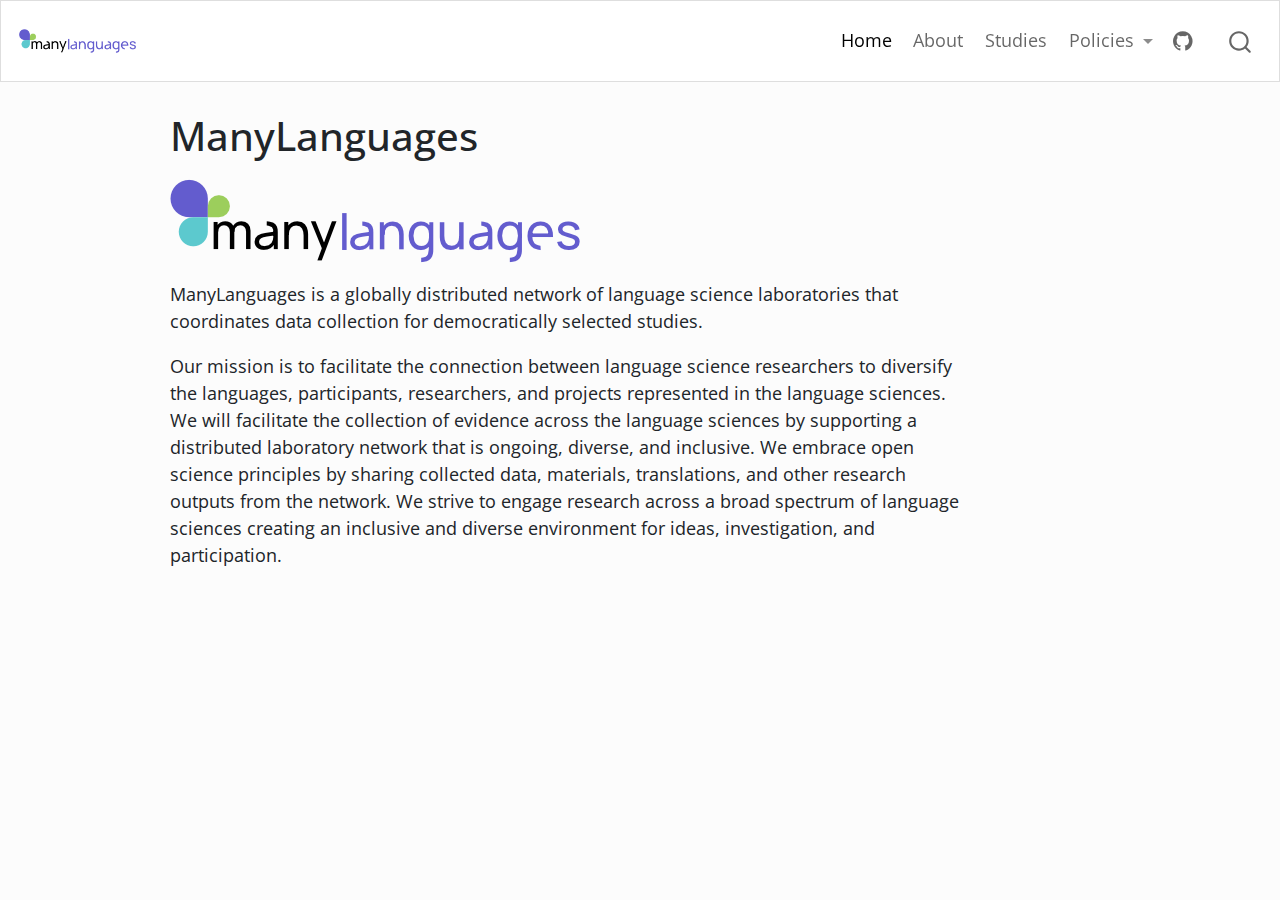
==== commit 6ccf8f92: "add logo front page" ====
--- a/docs/index.html
+++ b/docs/index.html
@@ -2,7 +2,7 @@
 <html xmlns="http://www.w3.org/1999/xhtml" lang="en" xml:lang="en"><head>
 
 <meta charset="utf-8">
-<meta name="generator" content="quarto-1.3.353">
+<meta name="generator" content="quarto-1.2.475">
 
 <meta name="viewport" content="width=device-width, initial-scale=1.0, user-scalable=yes">
 
@@ -17,7 +17,7 @@
 ul.task-list{list-style: none;}
 ul.task-list li input[type="checkbox"] {
   width: 0.8em;
-  margin: 0 0.8em 0.2em -1em; /* quarto-specific, see https://github.com/quarto-dev/quarto-cli/issues/4556 */ 
+  margin: 0 0.8em 0.2em -1.6em;
   vertical-align: middle;
 }
 </style>
@@ -74,55 +74,57 @@
     <img src="./pic/manylang.png" alt="" class="navbar-logo">
     </a>
   </div>
-            <div id="quarto-search" class="" title="Search"></div>
           <button class="navbar-toggler" type="button" data-bs-toggle="collapse" data-bs-target="#navbarCollapse" aria-controls="navbarCollapse" aria-expanded="false" aria-label="Toggle navigation" onclick="if (window.quartoToggleHeadroom) { window.quartoToggleHeadroom(); }">
   <span class="navbar-toggler-icon"></span>
 </button>
           <div class="collapse navbar-collapse" id="navbarCollapse">
             <ul class="navbar-nav navbar-nav-scroll ms-auto">
   <li class="nav-item">
-    <a class="nav-link active" href="./index.html" rel="" target="" aria-current="page">
+    <a class="nav-link active" href="./index.html" aria-current="page">
  <span class="menu-text">Home</span></a>
   </li>  
   <li class="nav-item">
-    <a class="nav-link" href="./about.html" rel="" target="">
+    <a class="nav-link" href="./about.html">
  <span class="menu-text">About</span></a>
   </li>  
   <li class="nav-item">
-    <a class="nav-link" href="./studies.html" rel="" target="">
+    <a class="nav-link" href="./studies.html">
  <span class="menu-text">Studies</span></a>
   </li>  
   <li class="nav-item dropdown ">
-    <a class="nav-link dropdown-toggle" href="#" id="nav-menu-policies" role="button" data-bs-toggle="dropdown" aria-expanded="false" rel="" target="">
+    <a class="nav-link dropdown-toggle" href="#" id="nav-menu-policies" role="button" data-bs-toggle="dropdown" aria-expanded="false">
  <span class="menu-text">Policies</span>
     </a>
     <ul class="dropdown-menu dropdown-menu-end" aria-labelledby="nav-menu-policies">    
         <li>
-    <a class="dropdown-item" href="./cocpolicy.html" rel="" target="">
+    <a class="dropdown-item" href="./cocpolicy.html">
  <span class="dropdown-text">Code of Conduct</span></a>
   </li>  
         <li>
-    <a class="dropdown-item" href="./peoplepolicy.html" rel="" target="">
+    <a class="dropdown-item" href="./peoplepolicy.html">
  <span class="dropdown-text">People Policies</span></a>
   </li>  
         <li>
-    <a class="dropdown-item" href="./studypolicy.html" rel="" target="">
+    <a class="dropdown-item" href="./studypolicy.html">
  <span class="dropdown-text">Study Policies</span></a>
   </li>  
         <li>
-    <a class="dropdown-item" href="./authorpolicy.html" rel="" target="">
+    <a class="dropdown-item" href="./authorpolicy.html">
  <span class="dropdown-text">Authorship Policies</span></a>
   </li>  
         <li>
-    <a class="dropdown-item" href="./partners.html" rel="" target="">
+    <a class="dropdown-item" href="./partners.html">
  <span class="dropdown-text">Partnerships</span></a>
   </li>  
     </ul>
   </li>
+  <li class="nav-item compact">
+    <a class="nav-link" href="https://github.com/many-languages/many-languages.github.io"><i class="bi bi-github" role="img">
+</i> 
+ <span class="menu-text"></span></a>
+  </li>  
 </ul>
-            <div class="quarto-navbar-tools">
-    <a href="https://github.com/many-languages/many-languages.github.io" title="" class="quarto-navigation-tool px-1" aria-label=""><i class="bi bi-github"></i></a>
-</div>
+              <div id="quarto-search" class="" title="Search"></div>
           </div> <!-- /navcollapse -->
       </div> <!-- /container-fluid -->
     </nav>
@@ -154,6 +156,7 @@
 
 </header>
 
+<p><img src="pic/manylang.png" class="img-fluid"></p>
 <p>ManyLanguages is a globally distributed network of language science laboratories that coordinates data collection for democratically selected studies.</p>
 <p>Our mission is to facilitate the connection between language science researchers to diversify the languages, participants, researchers, and projects represented in the language sciences. We will facilitate the collection of evidence across the language sciences by supporting a distributed laboratory network that is ongoing, diverse, and inclusive. We embrace open science principles by sharing collected data, materials, translations, and other research outputs from the network. We strive to engage research across a broad spectrum of language sciences creating an inclusive and diverse environment for ideas, investigation, and participation.</p>
 
@@ -187,23 +190,9 @@
     icon: icon
   };
   anchorJS.add('.anchored');
-  const isCodeAnnotation = (el) => {
-    for (const clz of el.classList) {
-      if (clz.startsWith('code-annotation-')) {                     
-        return true;
-      }
-    }
-    return false;
-  }
   const clipboard = new window.ClipboardJS('.code-copy-button', {
-    text: function(trigger) {
-      const codeEl = trigger.previousElementSibling.cloneNode(true);
-      for (const childEl of codeEl.children) {
-        if (isCodeAnnotation(childEl)) {
-          childEl.remove();
-        }
-      }
-      return codeEl.innerText;
+    target: function(trigger) {
+      return trigger.previousElementSibling;
     }
   });
   clipboard.on('success', function(e) {
@@ -268,92 +257,6 @@
       return note.innerHTML;
     });
   }
-      let selectedAnnoteEl;
-      const selectorForAnnotation = ( cell, annotation) => {
-        let cellAttr = 'data-code-cell="' + cell + '"';
-        let lineAttr = 'data-code-annotation="' +  annotation + '"';
-        const selector = 'span[' + cellAttr + '][' + lineAttr + ']';
-        return selector;
-      }
-      const selectCodeLines = (annoteEl) => {
-        const doc = window.document;
-        const targetCell = annoteEl.getAttribute("data-target-cell");
-        const targetAnnotation = annoteEl.getAttribute("data-target-annotation");
-        const annoteSpan = window.document.querySelector(selectorForAnnotation(targetCell, targetAnnotation));
-        const lines = annoteSpan.getAttribute("data-code-lines").split(",");
-        const lineIds = lines.map((line) => {
-          return targetCell + "-" + line;
-        })
-        let top = null;
-        let height = null;
-        let parent = null;
-        if (lineIds.length > 0) {
-            //compute the position of the single el (top and bottom and make a div)
-            const el = window.document.getElementById(lineIds[0]);
-            top = el.offsetTop;
-            height = el.offsetHeight;
-            parent = el.parentElement.parentElement;
-          if (lineIds.length > 1) {
-            const lastEl = window.document.getElementById(lineIds[lineIds.length - 1]);
-            const bottom = lastEl.offsetTop + lastEl.offsetHeight;
-            height = bottom - top;
-          }
-          if (top !== null && height !== null && parent !== null) {
-            // cook up a div (if necessary) and position it 
-            let div = window.document.getElementById("code-annotation-line-highlight");
-            if (div === null) {
-              div = window.document.createElement("div");
-              div.setAttribute("id", "code-annotation-line-highlight");
-              div.style.position = 'absolute';
-              parent.appendChild(div);
-            }
-            div.style.top = top - 2 + "px";
-            div.style.height = height + 4 + "px";
-            let gutterDiv = window.document.getElementById("code-annotation-line-highlight-gutter");
-            if (gutterDiv === null) {
-              gutterDiv = window.document.createElement("div");
-              gutterDiv.setAttribute("id", "code-annotation-line-highlight-gutter");
-              gutterDiv.style.position = 'absolute';
-              const codeCell = window.document.getElementById(targetCell);
-              const gutter = codeCell.querySelector('.code-annotation-gutter');
-              gutter.appendChild(gutterDiv);
-            }
-            gutterDiv.style.top = top - 2 + "px";
-            gutterDiv.style.height = height + 4 + "px";
-          }
-          selectedAnnoteEl = annoteEl;
-        }
-      };
-      const unselectCodeLines = () => {
-        const elementsIds = ["code-annotation-line-highlight", "code-annotation-line-highlight-gutter"];
-        elementsIds.forEach((elId) => {
-          const div = window.document.getElementById(elId);
-          if (div) {
-            div.remove();
-          }
-        });
-        selectedAnnoteEl = undefined;
-      };
-      // Attach click handler to the DT
-      const annoteDls = window.document.querySelectorAll('dt[data-target-cell]');
-      for (const annoteDlNode of annoteDls) {
-        annoteDlNode.addEventListener('click', (event) => {
-          const clickedEl = event.target;
-          if (clickedEl !== selectedAnnoteEl) {
-            unselectCodeLines();
-            const activeEl = window.document.querySelector('dt[data-target-cell].code-annotation-active');
-            if (activeEl) {
-              activeEl.classList.remove('code-annotation-active');
-            }
-            selectCodeLines(clickedEl);
-            clickedEl.classList.add('code-annotation-active');
-          } else {
-            // Unselect the line
-            unselectCodeLines();
-            clickedEl.classList.remove('code-annotation-active');
-          }
-        });
-      }
   const findCites = (el) => {
     const parentEl = el.parentElement;
     if (parentEl) {
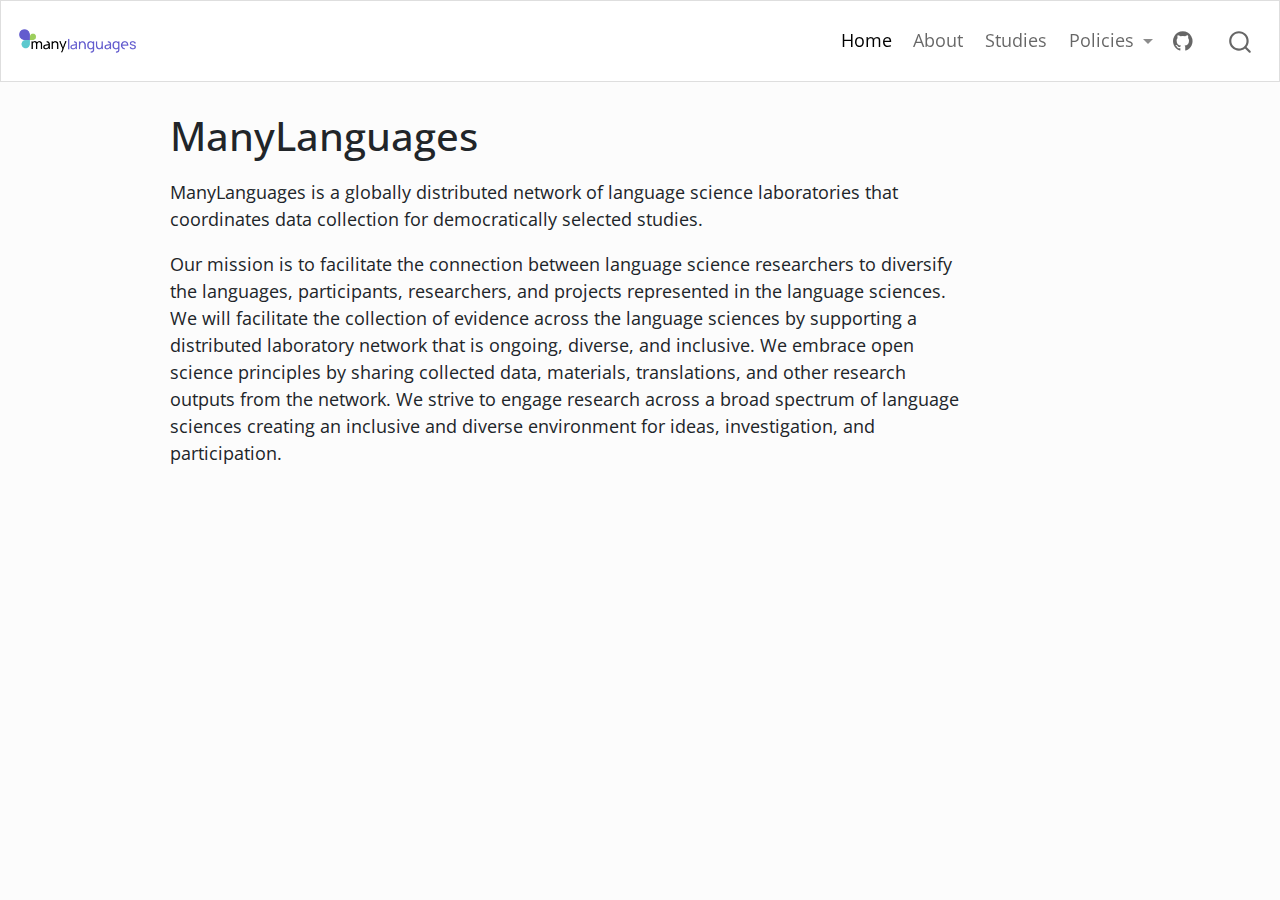
==== commit b380c340: "remove logo again" ====
--- a/docs/index.html
+++ b/docs/index.html
@@ -156,7 +156,6 @@
 
 </header>
 
-<p><img src="pic/manylang.png" class="img-fluid"></p>
 <p>ManyLanguages is a globally distributed network of language science laboratories that coordinates data collection for democratically selected studies.</p>
 <p>Our mission is to facilitate the connection between language science researchers to diversify the languages, participants, researchers, and projects represented in the language sciences. We will facilitate the collection of evidence across the language sciences by supporting a distributed laboratory network that is ongoing, diverse, and inclusive. We embrace open science principles by sharing collected data, materials, translations, and other research outputs from the network. We strive to engage research across a broad spectrum of language sciences creating an inclusive and diverse environment for ideas, investigation, and participation.</p>
 
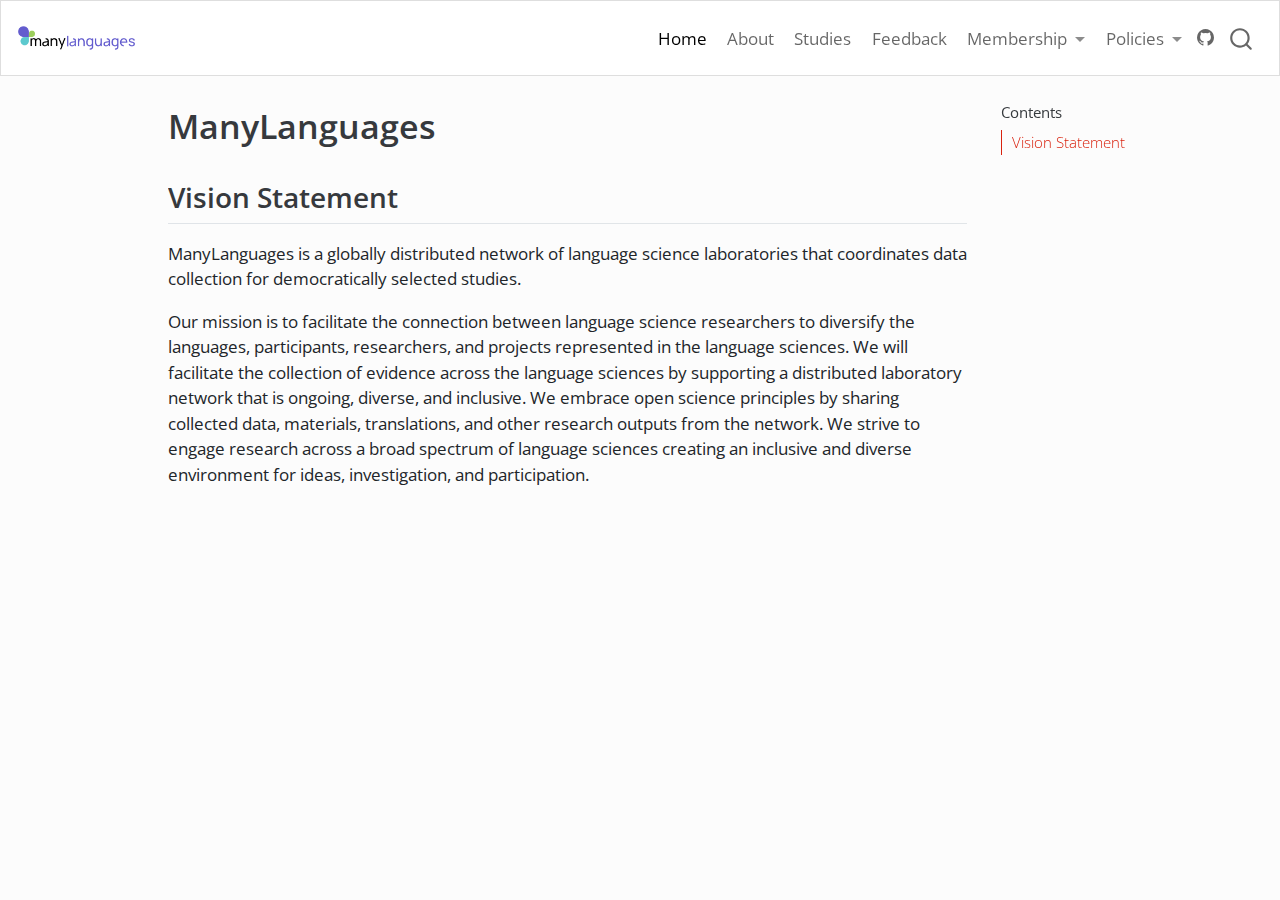
==== commit a5e86382: "update the website" ====
--- a/docs/index.html
+++ b/docs/index.html
@@ -2,7 +2,7 @@
 <html xmlns="http://www.w3.org/1999/xhtml" lang="en" xml:lang="en"><head>
 
 <meta charset="utf-8">
-<meta name="generator" content="quarto-1.2.475">
+<meta name="generator" content="quarto-1.3.450">
 
 <meta name="viewport" content="width=device-width, initial-scale=1.0, user-scalable=yes">
 
@@ -17,7 +17,7 @@
 ul.task-list{list-style: none;}
 ul.task-list li input[type="checkbox"] {
   width: 0.8em;
-  margin: 0 0.8em 0.2em -1.6em;
+  margin: 0 0.8em 0.2em -1em; /* quarto-specific, see https://github.com/quarto-dev/quarto-cli/issues/4556 */ 
   vertical-align: middle;
 }
 </style>
@@ -55,7 +55,8 @@
     "search-more-matches-text": "more matches in this document",
     "search-clear-button-title": "Clear",
     "search-detached-cancel-button-title": "Cancel",
-    "search-submit-button-title": "Submit"
+    "search-submit-button-title": "Submit",
+    "search-label": "Search"
   }
 }</script>
 
@@ -74,57 +75,74 @@
     <img src="./pic/manylang.png" alt="" class="navbar-logo">
     </a>
   </div>
+            <div id="quarto-search" class="" title="Search"></div>
           <button class="navbar-toggler" type="button" data-bs-toggle="collapse" data-bs-target="#navbarCollapse" aria-controls="navbarCollapse" aria-expanded="false" aria-label="Toggle navigation" onclick="if (window.quartoToggleHeadroom) { window.quartoToggleHeadroom(); }">
   <span class="navbar-toggler-icon"></span>
 </button>
           <div class="collapse navbar-collapse" id="navbarCollapse">
             <ul class="navbar-nav navbar-nav-scroll ms-auto">
   <li class="nav-item">
-    <a class="nav-link active" href="./index.html" aria-current="page">
+    <a class="nav-link active" href="./index.html" rel="" target="" aria-current="page">
  <span class="menu-text">Home</span></a>
   </li>  
   <li class="nav-item">
-    <a class="nav-link" href="./about.html">
+    <a class="nav-link" href="./about.html" rel="" target="">
  <span class="menu-text">About</span></a>
   </li>  
   <li class="nav-item">
-    <a class="nav-link" href="./studies.html">
+    <a class="nav-link" href="./studies.html" rel="" target="">
  <span class="menu-text">Studies</span></a>
   </li>  
+  <li class="nav-item">
+    <a class="nav-link" href="https://forms.gle/9mHjddrMFGzJzVLa8" rel="" target="">
+ <span class="menu-text">Feedback</span></a>
+  </li>  
   <li class="nav-item dropdown ">
-    <a class="nav-link dropdown-toggle" href="#" id="nav-menu-policies" role="button" data-bs-toggle="dropdown" aria-expanded="false">
+    <a class="nav-link dropdown-toggle" href="#" id="nav-menu-membership" role="button" data-bs-toggle="dropdown" aria-expanded="false" rel="" target="">
+ <span class="menu-text">Membership</span>
+    </a>
+    <ul class="dropdown-menu dropdown-menu-end" aria-labelledby="nav-menu-membership">    
+        <li>
+    <a class="dropdown-item" href="./join.html" rel="" target="">
+ <span class="dropdown-text">Join and Help</span></a>
+  </li>  
+        <li>
+    <a class="dropdown-item" href="https://canvas.psysciacc.org" rel="" target="">
+ <span class="dropdown-text">Canvas</span></a>
+  </li>  
+    </ul>
+  </li>
+  <li class="nav-item dropdown ">
+    <a class="nav-link dropdown-toggle" href="#" id="nav-menu-policies" role="button" data-bs-toggle="dropdown" aria-expanded="false" rel="" target="">
  <span class="menu-text">Policies</span>
     </a>
     <ul class="dropdown-menu dropdown-menu-end" aria-labelledby="nav-menu-policies">    
         <li>
-    <a class="dropdown-item" href="./cocpolicy.html">
+    <a class="dropdown-item" href="./cocpolicy.html" rel="" target="">
  <span class="dropdown-text">Code of Conduct</span></a>
   </li>  
         <li>
-    <a class="dropdown-item" href="./peoplepolicy.html">
+    <a class="dropdown-item" href="./peoplepolicy.html" rel="" target="">
  <span class="dropdown-text">People Policies</span></a>
   </li>  
         <li>
-    <a class="dropdown-item" href="./studypolicy.html">
+    <a class="dropdown-item" href="./studypolicy.html" rel="" target="">
  <span class="dropdown-text">Study Policies</span></a>
   </li>  
         <li>
-    <a class="dropdown-item" href="./authorpolicy.html">
+    <a class="dropdown-item" href="./authorpolicy.html" rel="" target="">
  <span class="dropdown-text">Authorship Policies</span></a>
   </li>  
         <li>
-    <a class="dropdown-item" href="./partners.html">
+    <a class="dropdown-item" href="./partners.html" rel="" target="">
  <span class="dropdown-text">Partnerships</span></a>
   </li>  
     </ul>
   </li>
-  <li class="nav-item compact">
-    <a class="nav-link" href="https://github.com/many-languages/many-languages.github.io"><i class="bi bi-github" role="img">
-</i> 
- <span class="menu-text"></span></a>
-  </li>  
 </ul>
-              <div id="quarto-search" class="" title="Search"></div>
+            <div class="quarto-navbar-tools">
+    <a href="https://github.com/many-languages/many-languages.github.io" rel="" title="" class="quarto-navigation-tool px-1" aria-label=""><i class="bi bi-github"></i></a>
+</div>
           </div> <!-- /navcollapse -->
       </div> <!-- /container-fluid -->
     </nav>
@@ -134,7 +152,13 @@
 <!-- sidebar -->
 <!-- margin-sidebar -->
     <div id="quarto-margin-sidebar" class="sidebar margin-sidebar">
-        
+        <nav id="TOC" role="doc-toc" class="toc-active">
+    <h2 id="toc-title">Contents</h2>
+   
+  <ul>
+  <li><a href="#vision-statement" id="toc-vision-statement" class="nav-link active" data-scroll-target="#vision-statement">Vision Statement</a></li>
+  </ul>
+</nav>
     </div>
 <!-- main -->
 <main class="content" id="quarto-document-content">
@@ -156,10 +180,13 @@
 
 </header>
 
+<section id="vision-statement" class="level2">
+<h2 class="anchored" data-anchor-id="vision-statement">Vision Statement</h2>
 <p>ManyLanguages is a globally distributed network of language science laboratories that coordinates data collection for democratically selected studies.</p>
 <p>Our mission is to facilitate the connection between language science researchers to diversify the languages, participants, researchers, and projects represented in the language sciences. We will facilitate the collection of evidence across the language sciences by supporting a distributed laboratory network that is ongoing, diverse, and inclusive. We embrace open science principles by sharing collected data, materials, translations, and other research outputs from the network. We strive to engage research across a broad spectrum of language sciences creating an inclusive and diverse environment for ideas, investigation, and participation.</p>
 
 
+</section>
 
 </main> <!-- /main -->
 <script id="quarto-html-after-body" type="application/javascript">
@@ -189,9 +216,23 @@
     icon: icon
   };
   anchorJS.add('.anchored');
+  const isCodeAnnotation = (el) => {
+    for (const clz of el.classList) {
+      if (clz.startsWith('code-annotation-')) {                     
+        return true;
+      }
+    }
+    return false;
+  }
   const clipboard = new window.ClipboardJS('.code-copy-button', {
-    target: function(trigger) {
-      return trigger.previousElementSibling;
+    text: function(trigger) {
+      const codeEl = trigger.previousElementSibling.cloneNode(true);
+      for (const childEl of codeEl.children) {
+        if (isCodeAnnotation(childEl)) {
+          childEl.remove();
+        }
+      }
+      return codeEl.innerText;
     }
   });
   clipboard.on('success', function(e) {
@@ -256,6 +297,92 @@
       return note.innerHTML;
     });
   }
+      let selectedAnnoteEl;
+      const selectorForAnnotation = ( cell, annotation) => {
+        let cellAttr = 'data-code-cell="' + cell + '"';
+        let lineAttr = 'data-code-annotation="' +  annotation + '"';
+        const selector = 'span[' + cellAttr + '][' + lineAttr + ']';
+        return selector;
+      }
+      const selectCodeLines = (annoteEl) => {
+        const doc = window.document;
+        const targetCell = annoteEl.getAttribute("data-target-cell");
+        const targetAnnotation = annoteEl.getAttribute("data-target-annotation");
+        const annoteSpan = window.document.querySelector(selectorForAnnotation(targetCell, targetAnnotation));
+        const lines = annoteSpan.getAttribute("data-code-lines").split(",");
+        const lineIds = lines.map((line) => {
+          return targetCell + "-" + line;
+        })
+        let top = null;
+        let height = null;
+        let parent = null;
+        if (lineIds.length > 0) {
+            //compute the position of the single el (top and bottom and make a div)
+            const el = window.document.getElementById(lineIds[0]);
+            top = el.offsetTop;
+            height = el.offsetHeight;
+            parent = el.parentElement.parentElement;
+          if (lineIds.length > 1) {
+            const lastEl = window.document.getElementById(lineIds[lineIds.length - 1]);
+            const bottom = lastEl.offsetTop + lastEl.offsetHeight;
+            height = bottom - top;
+          }
+          if (top !== null && height !== null && parent !== null) {
+            // cook up a div (if necessary) and position it 
+            let div = window.document.getElementById("code-annotation-line-highlight");
+            if (div === null) {
+              div = window.document.createElement("div");
+              div.setAttribute("id", "code-annotation-line-highlight");
+              div.style.position = 'absolute';
+              parent.appendChild(div);
+            }
+            div.style.top = top - 2 + "px";
+            div.style.height = height + 4 + "px";
+            let gutterDiv = window.document.getElementById("code-annotation-line-highlight-gutter");
+            if (gutterDiv === null) {
+              gutterDiv = window.document.createElement("div");
+              gutterDiv.setAttribute("id", "code-annotation-line-highlight-gutter");
+              gutterDiv.style.position = 'absolute';
+              const codeCell = window.document.getElementById(targetCell);
+              const gutter = codeCell.querySelector('.code-annotation-gutter');
+              gutter.appendChild(gutterDiv);
+            }
+            gutterDiv.style.top = top - 2 + "px";
+            gutterDiv.style.height = height + 4 + "px";
+          }
+          selectedAnnoteEl = annoteEl;
+        }
+      };
+      const unselectCodeLines = () => {
+        const elementsIds = ["code-annotation-line-highlight", "code-annotation-line-highlight-gutter"];
+        elementsIds.forEach((elId) => {
+          const div = window.document.getElementById(elId);
+          if (div) {
+            div.remove();
+          }
+        });
+        selectedAnnoteEl = undefined;
+      };
+      // Attach click handler to the DT
+      const annoteDls = window.document.querySelectorAll('dt[data-target-cell]');
+      for (const annoteDlNode of annoteDls) {
+        annoteDlNode.addEventListener('click', (event) => {
+          const clickedEl = event.target;
+          if (clickedEl !== selectedAnnoteEl) {
+            unselectCodeLines();
+            const activeEl = window.document.querySelector('dt[data-target-cell].code-annotation-active');
+            if (activeEl) {
+              activeEl.classList.remove('code-annotation-active');
+            }
+            selectCodeLines(clickedEl);
+            clickedEl.classList.add('code-annotation-active');
+          } else {
+            // Unselect the line
+            unselectCodeLines();
+            clickedEl.classList.remove('code-annotation-active');
+          }
+        });
+      }
   const findCites = (el) => {
     const parentEl = el.parentElement;
     if (parentEl) {
--- a/docs/site_libs/quarto-html/quarto-syntax-highlighting.css
+++ b/docs/site_libs/quarto-html/quarto-syntax-highlighting.css
@@ -55,62 +55,85 @@
 
 code span.ot {
   color: #003B4F;
+  font-style: inherit;
 }
 
 code span.at {
   color: #657422;
+  font-style: inherit;
 }
 
 code span.ss {
   color: #20794D;
+  font-style: inherit;
 }
 
 code span.an {
   color: #5E5E5E;
+  font-style: inherit;
 }
 
 code span.fu {
   color: #4758AB;
+  font-style: inherit;
 }
 
 code span.st {
   color: #20794D;
+  font-style: inherit;
 }
 
 code span.cf {
   color: #003B4F;
+  font-style: inherit;
 }
 
 code span.op {
   color: #5E5E5E;
+  font-style: inherit;
 }
 
 code span.er {
   color: #AD0000;
+  font-style: inherit;
 }
 
 code span.bn {
   color: #AD0000;
+  font-style: inherit;
 }
 
 code span.al {
   color: #AD0000;
+  font-style: inherit;
 }
 
 code span.va {
   color: #111111;
+  font-style: inherit;
+}
+
+code span.bu {
+  font-style: inherit;
+}
+
+code span.ex {
+  font-style: inherit;
 }
 
 code span.pp {
   color: #AD0000;
+  font-style: inherit;
 }
 
 code span.in {
   color: #5E5E5E;
+  font-style: inherit;
 }
 
 code span.vs {
   color: #20794D;
+  font-style: inherit;
 }
 
 code span.wa {
@@ -125,22 +148,27 @@
 
 code span.im {
   color: #00769E;
+  font-style: inherit;
 }
 
 code span.ch {
   color: #20794D;
+  font-style: inherit;
 }
 
 code span.dt {
   color: #AD0000;
+  font-style: inherit;
 }
 
 code span.fl {
   color: #AD0000;
+  font-style: inherit;
 }
 
 code span.co {
   color: #5E5E5E;
+  font-style: inherit;
 }
 
 code span.cv {
@@ -150,18 +178,22 @@
 
 code span.cn {
   color: #8f5902;
+  font-style: inherit;
 }
 
 code span.sc {
   color: #5E5E5E;
+  font-style: inherit;
 }
 
 code span.dv {
   color: #AD0000;
+  font-style: inherit;
 }
 
 code span.kw {
   color: #003B4F;
+  font-style: inherit;
 }
 
 .prevent-inlining {
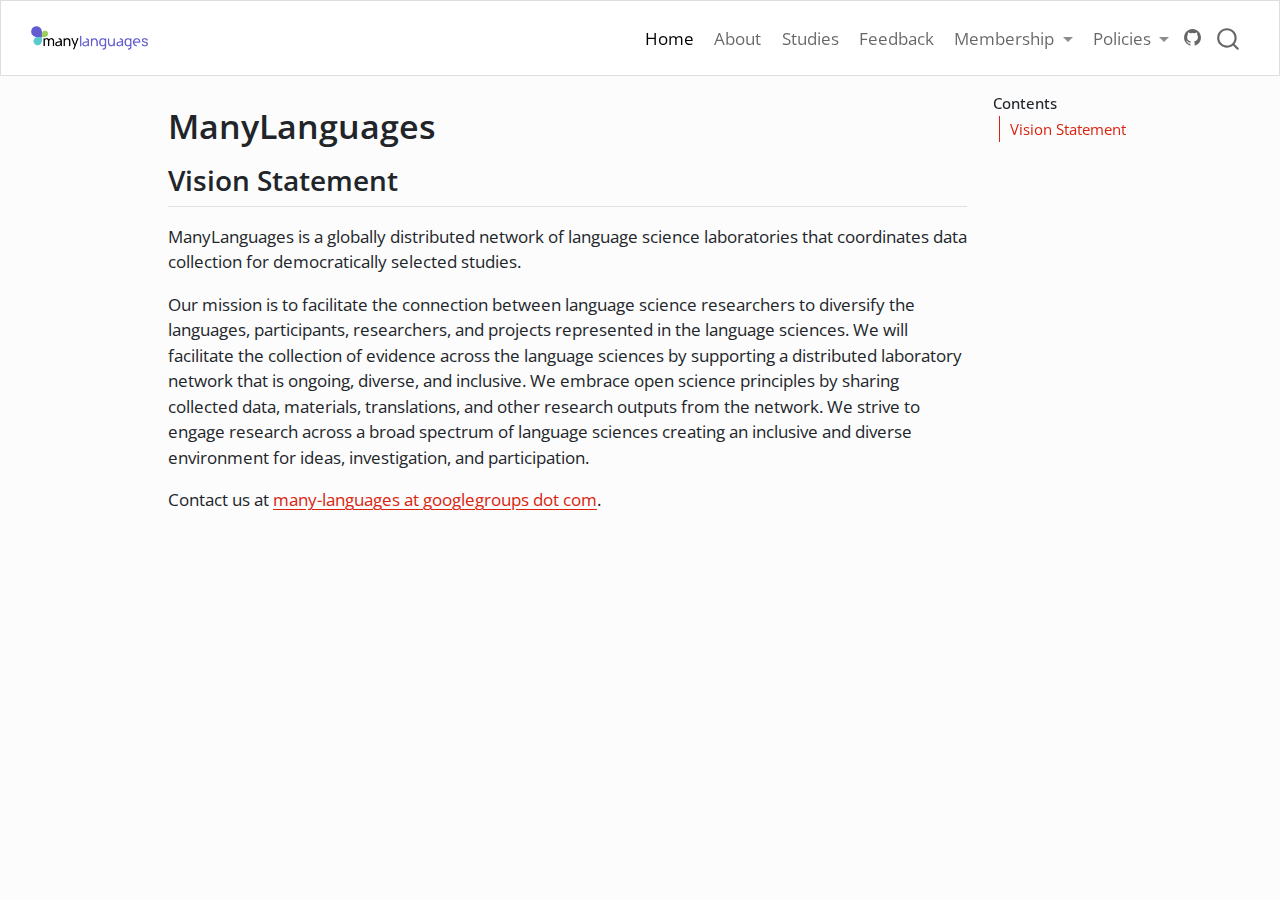
==== commit 0f348e50: "updating call for studies and leadership" ====
--- a/docs/index.html
+++ b/docs/index.html
@@ -2,7 +2,7 @@
 <html xmlns="http://www.w3.org/1999/xhtml" lang="en" xml:lang="en"><head>
 
 <meta charset="utf-8">
-<meta name="generator" content="quarto-1.3.450">
+<meta name="generator" content="quarto-1.5.57">
 
 <meta name="viewport" content="width=device-width, initial-scale=1.0, user-scalable=yes">
 
@@ -45,7 +45,13 @@
   "collapse-after": 3,
   "panel-placement": "end",
   "type": "overlay",
-  "limit": 20,
+  "limit": 50,
+  "keyboard-shortcut": [
+    "f",
+    "/",
+    "s"
+  ],
+  "show-item-context": false,
   "language": {
     "search-no-results-text": "No results",
     "search-matching-documents-text": "matching documents",
@@ -54,6 +60,7 @@
     "search-more-match-text": "more match in this document",
     "search-more-matches-text": "more matches in this document",
     "search-clear-button-title": "Clear",
+    "search-text-placeholder": "",
     "search-detached-cancel-button-title": "Cancel",
     "search-submit-button-title": "Submit",
     "search-label": "Search"
@@ -68,82 +75,82 @@
 
 <div id="quarto-search-results"></div>
   <header id="quarto-header" class="headroom fixed-top">
-    <nav class="navbar navbar-expand-lg navbar-dark ">
+    <nav class="navbar navbar-expand-lg " data-bs-theme="dark">
       <div class="navbar-container container-fluid">
-      <div class="navbar-brand-container">
+      <div class="navbar-brand-container mx-auto">
     <a href="./index.html" class="navbar-brand navbar-brand-logo">
     <img src="./pic/manylang.png" alt="" class="navbar-logo">
     </a>
   </div>
             <div id="quarto-search" class="" title="Search"></div>
-          <button class="navbar-toggler" type="button" data-bs-toggle="collapse" data-bs-target="#navbarCollapse" aria-controls="navbarCollapse" aria-expanded="false" aria-label="Toggle navigation" onclick="if (window.quartoToggleHeadroom) { window.quartoToggleHeadroom(); }">
+          <button class="navbar-toggler" type="button" data-bs-toggle="collapse" data-bs-target="#navbarCollapse" aria-controls="navbarCollapse" role="menu" aria-expanded="false" aria-label="Toggle navigation" onclick="if (window.quartoToggleHeadroom) { window.quartoToggleHeadroom(); }">
   <span class="navbar-toggler-icon"></span>
 </button>
           <div class="collapse navbar-collapse" id="navbarCollapse">
             <ul class="navbar-nav navbar-nav-scroll ms-auto">
   <li class="nav-item">
-    <a class="nav-link active" href="./index.html" rel="" target="" aria-current="page">
- <span class="menu-text">Home</span></a>
+    <a class="nav-link active" href="./index.html" aria-current="page"> 
+<span class="menu-text">Home</span></a>
   </li>  
   <li class="nav-item">
-    <a class="nav-link" href="./about.html" rel="" target="">
- <span class="menu-text">About</span></a>
+    <a class="nav-link" href="./about.html"> 
+<span class="menu-text">About</span></a>
   </li>  
   <li class="nav-item">
-    <a class="nav-link" href="./studies.html" rel="" target="">
- <span class="menu-text">Studies</span></a>
+    <a class="nav-link" href="./studies.html"> 
+<span class="menu-text">Studies</span></a>
   </li>  
   <li class="nav-item">
-    <a class="nav-link" href="https://forms.gle/9mHjddrMFGzJzVLa8" rel="" target="">
- <span class="menu-text">Feedback</span></a>
+    <a class="nav-link" href="https://forms.gle/9mHjddrMFGzJzVLa8"> 
+<span class="menu-text">Feedback</span></a>
   </li>  
   <li class="nav-item dropdown ">
-    <a class="nav-link dropdown-toggle" href="#" id="nav-menu-membership" role="button" data-bs-toggle="dropdown" aria-expanded="false" rel="" target="">
+    <a class="nav-link dropdown-toggle" href="#" id="nav-menu-membership" role="link" data-bs-toggle="dropdown" aria-expanded="false">
  <span class="menu-text">Membership</span>
     </a>
     <ul class="dropdown-menu dropdown-menu-end" aria-labelledby="nav-menu-membership">    
         <li>
-    <a class="dropdown-item" href="./join.html" rel="" target="">
+    <a class="dropdown-item" href="./join.html">
  <span class="dropdown-text">Join and Help</span></a>
   </li>  
         <li>
-    <a class="dropdown-item" href="https://canvas.psysciacc.org" rel="" target="">
+    <a class="dropdown-item" href="https://canvas.psysciacc.org">
  <span class="dropdown-text">Canvas</span></a>
   </li>  
     </ul>
   </li>
   <li class="nav-item dropdown ">
-    <a class="nav-link dropdown-toggle" href="#" id="nav-menu-policies" role="button" data-bs-toggle="dropdown" aria-expanded="false" rel="" target="">
+    <a class="nav-link dropdown-toggle" href="#" id="nav-menu-policies" role="link" data-bs-toggle="dropdown" aria-expanded="false">
  <span class="menu-text">Policies</span>
     </a>
     <ul class="dropdown-menu dropdown-menu-end" aria-labelledby="nav-menu-policies">    
         <li>
-    <a class="dropdown-item" href="./cocpolicy.html" rel="" target="">
+    <a class="dropdown-item" href="./cocpolicy.html">
  <span class="dropdown-text">Code of Conduct</span></a>
   </li>  
         <li>
-    <a class="dropdown-item" href="./peoplepolicy.html" rel="" target="">
+    <a class="dropdown-item" href="./peoplepolicy.html">
  <span class="dropdown-text">People Policies</span></a>
   </li>  
         <li>
-    <a class="dropdown-item" href="./studypolicy.html" rel="" target="">
+    <a class="dropdown-item" href="./studypolicy.html">
  <span class="dropdown-text">Study Policies</span></a>
   </li>  
         <li>
-    <a class="dropdown-item" href="./authorpolicy.html" rel="" target="">
+    <a class="dropdown-item" href="./authorpolicy.html">
  <span class="dropdown-text">Authorship Policies</span></a>
   </li>  
         <li>
-    <a class="dropdown-item" href="./partners.html" rel="" target="">
+    <a class="dropdown-item" href="./partners.html">
  <span class="dropdown-text">Partnerships</span></a>
   </li>  
     </ul>
   </li>
 </ul>
+          </div> <!-- /navcollapse -->
             <div class="quarto-navbar-tools">
-    <a href="https://github.com/many-languages/many-languages.github.io" rel="" title="" class="quarto-navigation-tool px-1" aria-label=""><i class="bi bi-github"></i></a>
+    <a href="https://github.com/many-languages/many-languages.github.io" title="" class="quarto-navigation-tool px-1" aria-label=""><i class="bi bi-github"></i></a>
 </div>
-          </div> <!-- /navcollapse -->
       </div> <!-- /container-fluid -->
     </nav>
 </header>
@@ -178,12 +185,15 @@
   </div>
   
 
+
 </header>
+
 
 <section id="vision-statement" class="level2">
 <h2 class="anchored" data-anchor-id="vision-statement">Vision Statement</h2>
 <p>ManyLanguages is a globally distributed network of language science laboratories that coordinates data collection for democratically selected studies.</p>
 <p>Our mission is to facilitate the connection between language science researchers to diversify the languages, participants, researchers, and projects represented in the language sciences. We will facilitate the collection of evidence across the language sciences by supporting a distributed laboratory network that is ongoing, diverse, and inclusive. We embrace open science principles by sharing collected data, materials, translations, and other research outputs from the network. We strive to engage research across a broad spectrum of language sciences creating an inclusive and diverse environment for ideas, investigation, and participation.</p>
+<p>Contact us at <a href="mailto:many-languages@googlegroups.com">many-languages at googlegroups dot com</a>.</p>
 
 
 </section>
@@ -224,18 +234,7 @@
     }
     return false;
   }
-  const clipboard = new window.ClipboardJS('.code-copy-button', {
-    text: function(trigger) {
-      const codeEl = trigger.previousElementSibling.cloneNode(true);
-      for (const childEl of codeEl.children) {
-        if (isCodeAnnotation(childEl)) {
-          childEl.remove();
-        }
-      }
-      return codeEl.innerText;
-    }
-  });
-  clipboard.on('success', function(e) {
+  const onCopySuccess = function(e) {
     // button target
     const button = e.trigger;
     // don't keep focus
@@ -267,11 +266,50 @@
     }, 1000);
     // clear code selection
     e.clearSelection();
+  }
+  const getTextToCopy = function(trigger) {
+      const codeEl = trigger.previousElementSibling.cloneNode(true);
+      for (const childEl of codeEl.children) {
+        if (isCodeAnnotation(childEl)) {
+          childEl.remove();
+        }
+      }
+      return codeEl.innerText;
+  }
+  const clipboard = new window.ClipboardJS('.code-copy-button:not([data-in-quarto-modal])', {
+    text: getTextToCopy
   });
-  function tippyHover(el, contentFn) {
+  clipboard.on('success', onCopySuccess);
+  if (window.document.getElementById('quarto-embedded-source-code-modal')) {
+    // For code content inside modals, clipBoardJS needs to be initialized with a container option
+    // TODO: Check when it could be a function (https://github.com/zenorocha/clipboard.js/issues/860)
+    const clipboardModal = new window.ClipboardJS('.code-copy-button[data-in-quarto-modal]', {
+      text: getTextToCopy,
+      container: window.document.getElementById('quarto-embedded-source-code-modal')
+    });
+    clipboardModal.on('success', onCopySuccess);
+  }
+    var localhostRegex = new RegExp(/^(?:http|https):\/\/localhost\:?[0-9]*\//);
+    var mailtoRegex = new RegExp(/^mailto:/);
+      var filterRegex = new RegExp('/' + window.location.host + '/');
+    var isInternal = (href) => {
+        return filterRegex.test(href) || localhostRegex.test(href) || mailtoRegex.test(href);
+    }
+    // Inspect non-navigation links and adorn them if external
+ 	var links = window.document.querySelectorAll('a[href]:not(.nav-link):not(.navbar-brand):not(.toc-action):not(.sidebar-link):not(.sidebar-item-toggle):not(.pagination-link):not(.no-external):not([aria-hidden]):not(.dropdown-item):not(.quarto-navigation-tool):not(.about-link)');
+    for (var i=0; i<links.length; i++) {
+      const link = links[i];
+      if (!isInternal(link.href)) {
+        // undo the damage that might have been done by quarto-nav.js in the case of
+        // links that we want to consider external
+        if (link.dataset.originalHref !== undefined) {
+          link.href = link.dataset.originalHref;
+        }
+      }
+    }
+  function tippyHover(el, contentFn, onTriggerFn, onUntriggerFn) {
     const config = {
       allowHTML: true,
-      content: contentFn,
       maxWidth: 500,
       delay: 100,
       arrow: false,
@@ -281,8 +319,17 @@
       interactive: true,
       interactiveBorder: 10,
       theme: 'quarto',
-      placement: 'bottom-start'
+      placement: 'bottom-start',
     };
+    if (contentFn) {
+      config.content = contentFn;
+    }
+    if (onTriggerFn) {
+      config.onTrigger = onTriggerFn;
+    }
+    if (onUntriggerFn) {
+      config.onUntrigger = onUntriggerFn;
+    }
     window.tippy(el, config); 
   }
   const noterefs = window.document.querySelectorAll('a[role="doc-noteref"]');
@@ -294,7 +341,130 @@
       try { href = new URL(href).hash; } catch {}
       const id = href.replace(/^#\/?/, "");
       const note = window.document.getElementById(id);
-      return note.innerHTML;
+      if (note) {
+        return note.innerHTML;
+      } else {
+        return "";
+      }
+    });
+  }
+  const xrefs = window.document.querySelectorAll('a.quarto-xref');
+  const processXRef = (id, note) => {
+    // Strip column container classes
+    const stripColumnClz = (el) => {
+      el.classList.remove("page-full", "page-columns");
+      if (el.children) {
+        for (const child of el.children) {
+          stripColumnClz(child);
+        }
+      }
+    }
+    stripColumnClz(note)
+    if (id === null || id.startsWith('sec-')) {
+      // Special case sections, only their first couple elements
+      const container = document.createElement("div");
+      if (note.children && note.children.length > 2) {
+        container.appendChild(note.children[0].cloneNode(true));
+        for (let i = 1; i < note.children.length; i++) {
+          const child = note.children[i];
+          if (child.tagName === "P" && child.innerText === "") {
+            continue;
+          } else {
+            container.appendChild(child.cloneNode(true));
+            break;
+          }
+        }
+        if (window.Quarto?.typesetMath) {
+          window.Quarto.typesetMath(container);
+        }
+        return container.innerHTML
+      } else {
+        if (window.Quarto?.typesetMath) {
+          window.Quarto.typesetMath(note);
+        }
+        return note.innerHTML;
+      }
+    } else {
+      // Remove any anchor links if they are present
+      const anchorLink = note.querySelector('a.anchorjs-link');
+      if (anchorLink) {
+        anchorLink.remove();
+      }
+      if (window.Quarto?.typesetMath) {
+        window.Quarto.typesetMath(note);
+      }
+      // TODO in 1.5, we should make sure this works without a callout special case
+      if (note.classList.contains("callout")) {
+        return note.outerHTML;
+      } else {
+        return note.innerHTML;
+      }
+    }
+  }
+  for (var i=0; i<xrefs.length; i++) {
+    const xref = xrefs[i];
+    tippyHover(xref, undefined, function(instance) {
+      instance.disable();
+      let url = xref.getAttribute('href');
+      let hash = undefined; 
+      if (url.startsWith('#')) {
+        hash = url;
+      } else {
+        try { hash = new URL(url).hash; } catch {}
+      }
+      if (hash) {
+        const id = hash.replace(/^#\/?/, "");
+        const note = window.document.getElementById(id);
+        if (note !== null) {
+          try {
+            const html = processXRef(id, note.cloneNode(true));
+            instance.setContent(html);
+          } finally {
+            instance.enable();
+            instance.show();
+          }
+        } else {
+          // See if we can fetch this
+          fetch(url.split('#')[0])
+          .then(res => res.text())
+          .then(html => {
+            const parser = new DOMParser();
+            const htmlDoc = parser.parseFromString(html, "text/html");
+            const note = htmlDoc.getElementById(id);
+            if (note !== null) {
+              const html = processXRef(id, note);
+              instance.setContent(html);
+            } 
+          }).finally(() => {
+            instance.enable();
+            instance.show();
+          });
+        }
+      } else {
+        // See if we can fetch a full url (with no hash to target)
+        // This is a special case and we should probably do some content thinning / targeting
+        fetch(url)
+        .then(res => res.text())
+        .then(html => {
+          const parser = new DOMParser();
+          const htmlDoc = parser.parseFromString(html, "text/html");
+          const note = htmlDoc.querySelector('main.content');
+          if (note !== null) {
+            // This should only happen for chapter cross references
+            // (since there is no id in the URL)
+            // remove the first header
+            if (note.children.length > 0 && note.children[0].tagName === "HEADER") {
+              note.children[0].remove();
+            }
+            const html = processXRef(null, note);
+            instance.setContent(html);
+          } 
+        }).finally(() => {
+          instance.enable();
+          instance.show();
+        });
+      }
+    }, function(instance) {
     });
   }
       let selectedAnnoteEl;
@@ -338,6 +508,7 @@
             }
             div.style.top = top - 2 + "px";
             div.style.height = height + 4 + "px";
+            div.style.left = 0;
             let gutterDiv = window.document.getElementById("code-annotation-line-highlight-gutter");
             if (gutterDiv === null) {
               gutterDiv = window.document.createElement("div");
@@ -363,6 +534,32 @@
         });
         selectedAnnoteEl = undefined;
       };
+        // Handle positioning of the toggle
+    window.addEventListener(
+      "resize",
+      throttle(() => {
+        elRect = undefined;
+        if (selectedAnnoteEl) {
+          selectCodeLines(selectedAnnoteEl);
+        }
+      }, 10)
+    );
+    function throttle(fn, ms) {
+    let throttle = false;
+    let timer;
+      return (...args) => {
+        if(!throttle) { // first call gets through
+            fn.apply(this, args);
+            throttle = true;
+        } else { // all the others get throttled
+            if(timer) clearTimeout(timer); // cancel #2
+            timer = setTimeout(() => {
+              fn.apply(this, args);
+              timer = throttle = false;
+            }, ms);
+        }
+      };
+    }
       // Attach click handler to the DT
       const annoteDls = window.document.querySelectorAll('dt[data-target-cell]');
       for (const annoteDlNode of annoteDls) {
@@ -426,4 +623,5 @@
 
 
 
+
 </body></html>--- a/docs/site_libs/quarto-html/quarto-syntax-highlighting.css
+++ b/docs/site_libs/quarto-html/quarto-syntax-highlighting.css
@@ -85,6 +85,7 @@
 
 code span.cf {
   color: #003B4F;
+  font-weight: bold;
   font-style: inherit;
 }
 
@@ -193,6 +194,7 @@
 
 code span.kw {
   color: #003B4F;
+  font-weight: bold;
   font-style: inherit;
 }
 
